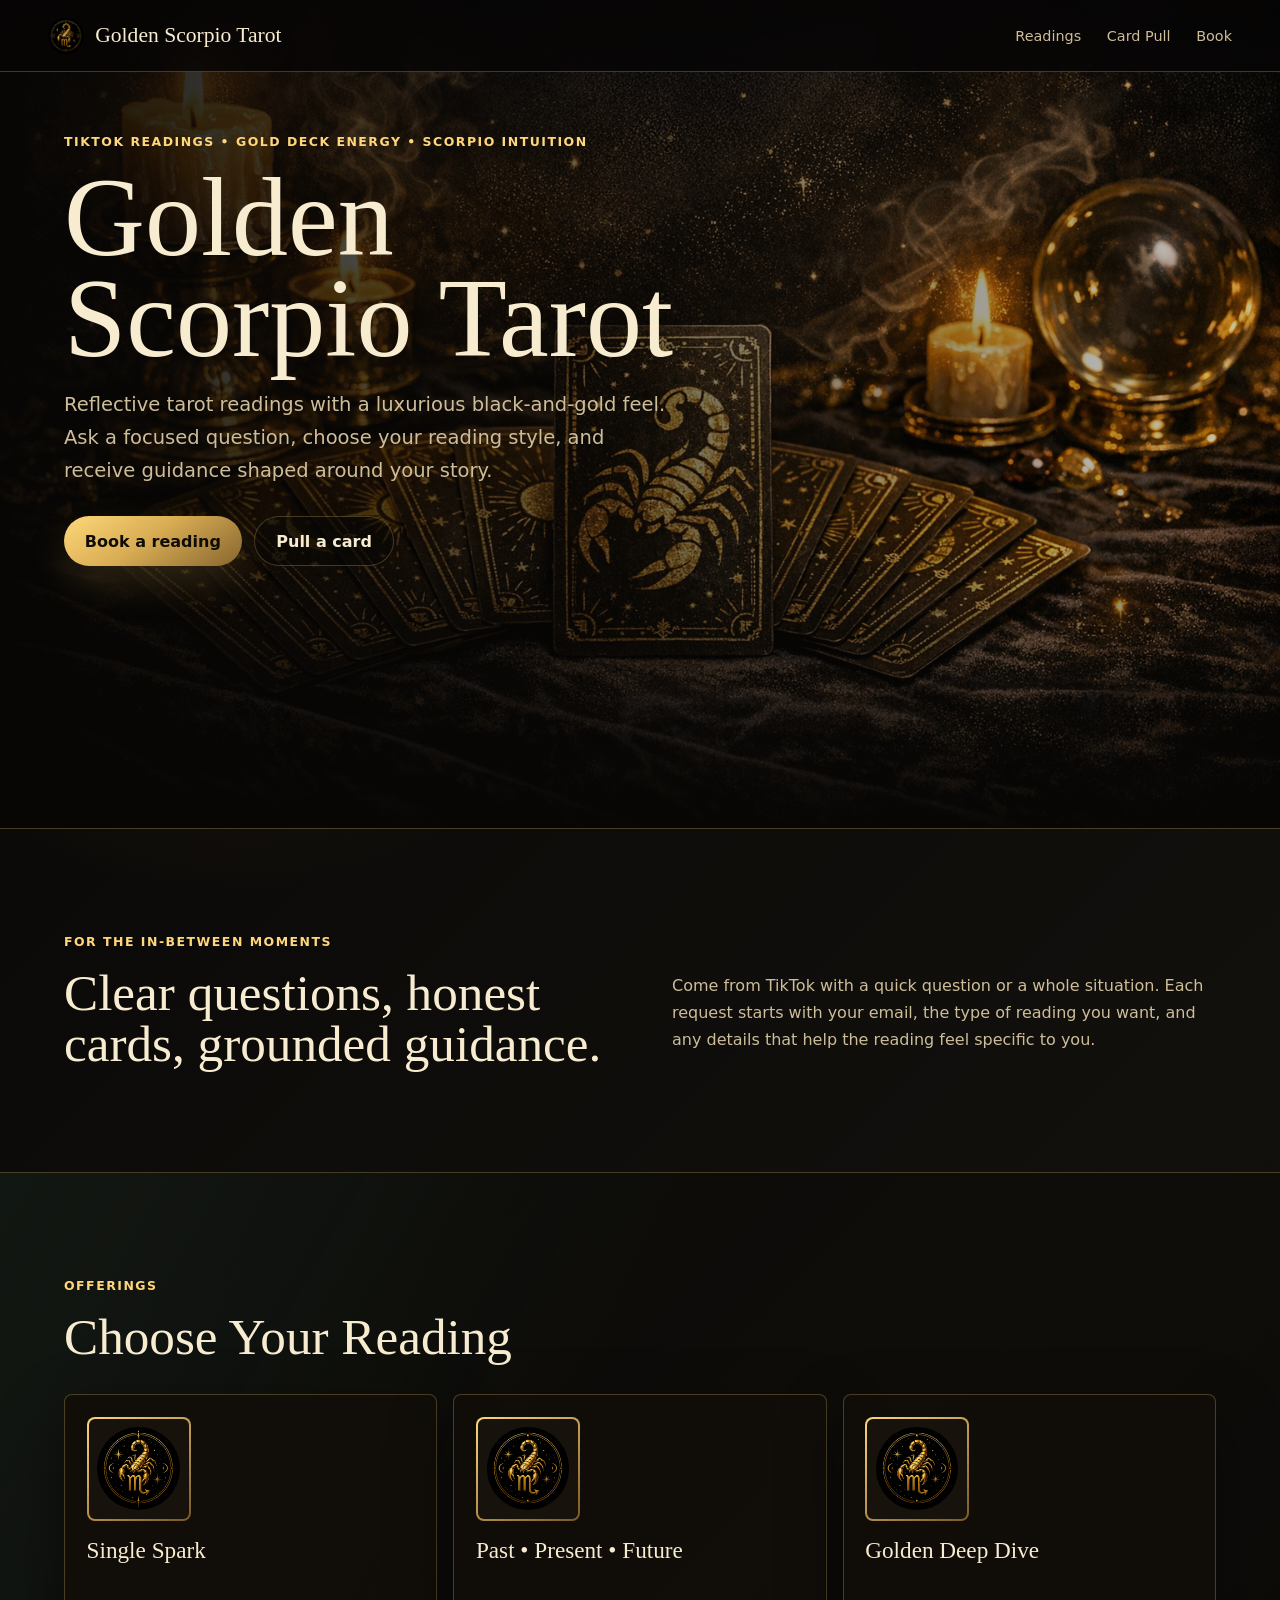
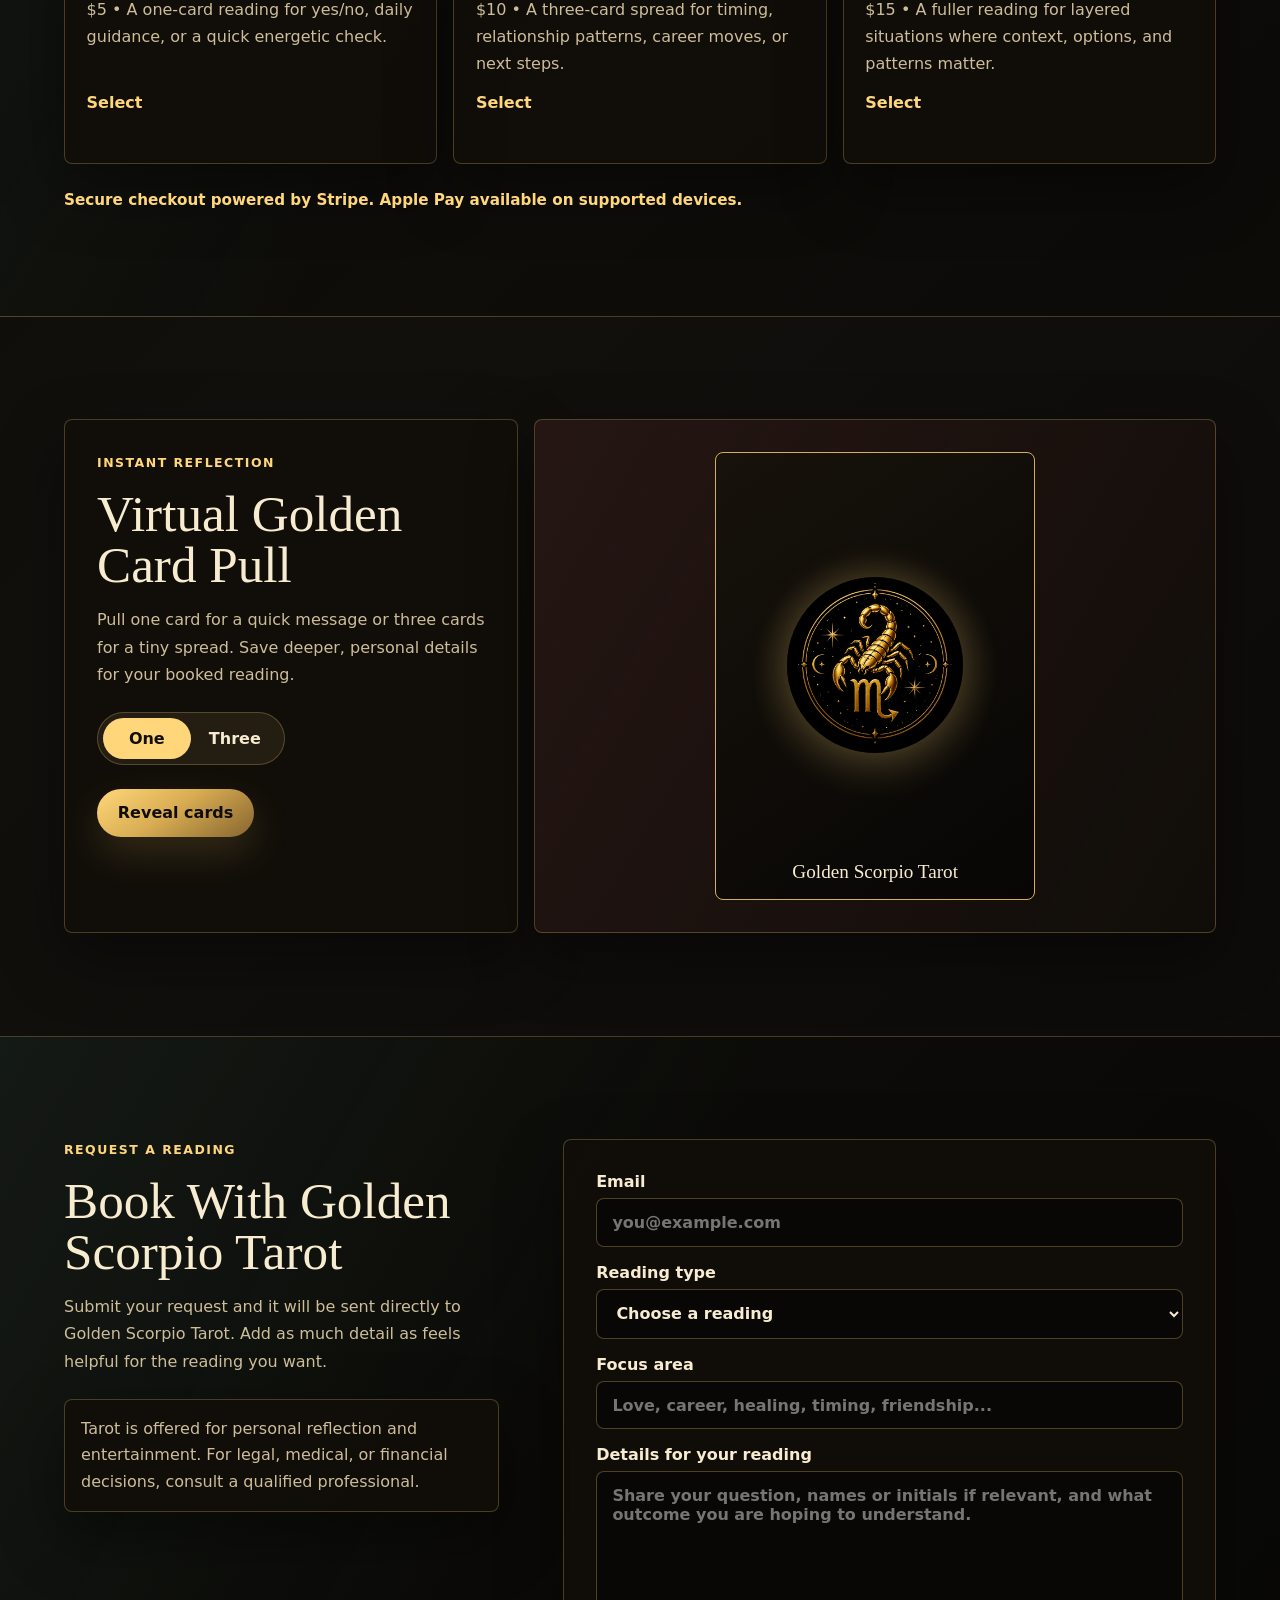
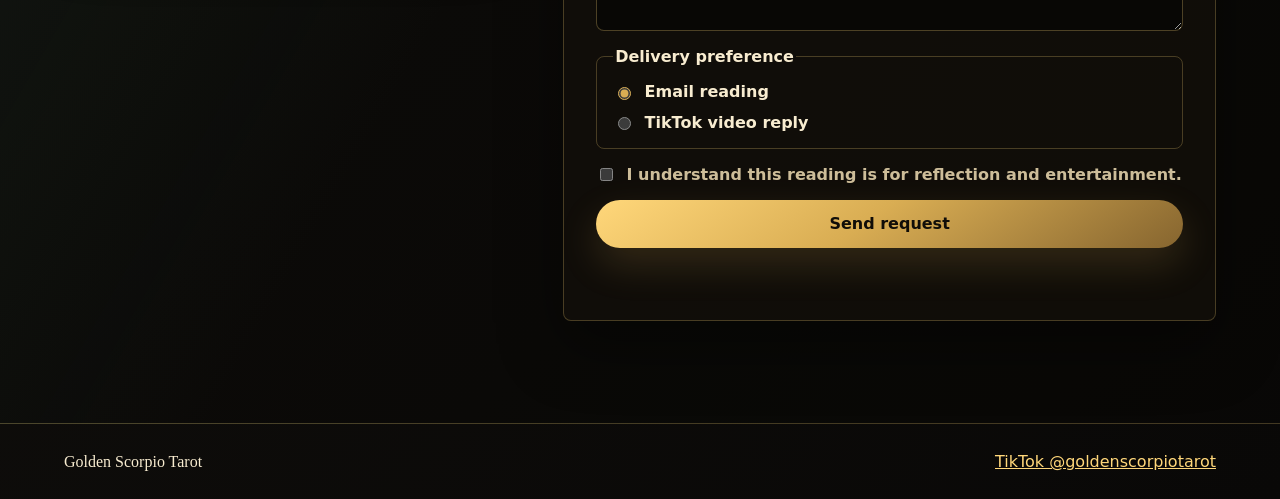
==== index.html @ 315a725a "Fix mobile reading card spacing" ====
<!doctype html>
<html lang="en">
  <head>
    <meta charset="utf-8" />
    <meta name="viewport" content="width=device-width, initial-scale=1" />
    <title>Golden Scorpio Tarot</title>
    <meta
      name="description"
      content="Book golden tarot readings and pull a virtual tarot card with Golden Scorpio Tarot."
    />
    <link rel="preload" href="assets/golden-scorpio-hero.png" as="image" />
    <link rel="stylesheet" href="styles.css" />
  </head>
  <body>
    <header class="site-header" aria-label="Main navigation">
      <a class="brand" href="#top" aria-label="Golden Scorpio Tarot home">
        <span class="brand-mark" aria-hidden="true">
          <img src="assets/golden-scorpio-logo.png" alt="" />
        </span>
        <span>Golden Scorpio Tarot</span>
      </a>
      <nav>
        <a href="#readings">Readings</a>
        <a href="#virtual">Card Pull</a>
        <a href="#book">Book</a>
      </nav>
    </header>

    <main id="top">
      <section class="hero" aria-labelledby="hero-title">
        <img
          class="hero-image"
          src="assets/golden-scorpio-hero.png"
          alt="Golden tarot cards on a dark velvet table with candles and stars"
        />
        <div class="hero-shade" aria-hidden="true"></div>
        <div class="hero-content">
          <p class="eyebrow">TikTok readings • gold deck energy • Scorpio intuition</p>
          <h1 id="hero-title">Golden Scorpio Tarot</h1>
          <p>
            Reflective tarot readings with a luxurious black-and-gold feel. Ask a focused
            question, choose your reading style, and receive guidance shaped around your story.
          </p>
          <div class="hero-actions">
            <a class="button primary" href="#book">Book a reading</a>
            <a class="button ghost" href="#virtual">Pull a card</a>
          </div>
        </div>
      </section>

      <section class="intro" aria-label="Reading promise">
        <div>
          <p class="section-kicker">For the in-between moments</p>
          <h2>Clear questions, honest cards, grounded guidance.</h2>
        </div>
        <p>
          Come from TikTok with a quick question or a whole situation. Each request starts with
          your email, the type of reading you want, and any details that help the reading feel
          specific to you.
        </p>
      </section>

      <section class="band" id="readings" aria-labelledby="readings-title">
        <div class="section-heading">
          <p class="section-kicker">Offerings</p>
          <h2 id="readings-title">Choose Your Reading</h2>
        </div>
        <div class="reading-grid">
          <article class="reading-card">
            <div class="mini-card" aria-hidden="true">
              <img src="assets/golden-scorpio-logo.png" alt="" />
            </div>
            <h3>Single Spark</h3>
            <p>$5 • A one-card reading for yes/no, daily guidance, or a quick energetic check.</p>
            <a class="text-button payment-link" data-stripe-link="singleSpark" href="#">Select</a>
          </article>
          <article class="reading-card">
            <div class="mini-card" aria-hidden="true">
              <img src="assets/golden-scorpio-logo.png" alt="" />
            </div>
            <h3>Past • Present • Future</h3>
            <p>$10 • A three-card spread for timing, relationship patterns, career moves, or next steps.</p>
            <a class="text-button payment-link" data-stripe-link="pastPresentFuture" href="#">Select</a>
          </article>
          <article class="reading-card">
            <div class="mini-card" aria-hidden="true">
              <img src="assets/golden-scorpio-logo.png" alt="" />
            </div>
            <h3>Golden Deep Dive</h3>
            <p>$15 • A fuller reading for layered situations where context, options, and patterns matter.</p>
            <a class="text-button payment-link" data-stripe-link="goldenDeepDive" href="#">Select</a>
          </article>
        </div>
        <p class="payment-note">
          Secure checkout powered by Stripe. Apple Pay available on supported devices.
        </p>
      </section>

      <section class="split" id="virtual" aria-labelledby="virtual-title">
        <div class="copy-panel">
          <p class="section-kicker">Instant reflection</p>
          <h2 id="virtual-title">Virtual Golden Card Pull</h2>
          <p>
            Pull one card for a quick message or three cards for a tiny spread. Save deeper,
            personal details for your booked reading.
          </p>
          <div class="segmented" role="radiogroup" aria-label="Spread size">
            <label>
              <input type="radio" name="spread" value="1" checked />
              <span>One</span>
            </label>
            <label>
              <input type="radio" name="spread" value="3" />
              <span>Three</span>
            </label>
          </div>
          <button class="button primary" id="pullCards" type="button">Reveal cards</button>
        </div>
        <div class="virtual-table" aria-live="polite">
          <div class="pulled-cards" id="cardResults">
            <article class="tarot-back">
              <img
                class="card-logo"
                src="assets/golden-scorpio-logo.png"
                alt="Golden Scorpio Tarot logo"
              />
              <strong>Golden Scorpio Tarot</strong>
            </article>
          </div>
        </div>
      </section>

      <section class="band booking-band" id="book" aria-labelledby="book-title">
        <div class="booking-layout">
          <div class="section-heading sticky-copy">
            <p class="section-kicker">Request a reading</p>
            <h2 id="book-title">Book With Golden Scorpio Tarot</h2>
            <p>
              Submit your request and it will be sent directly to Golden Scorpio Tarot. Add as much
              detail as feels helpful for the reading you want.
            </p>
            <div class="trust-note">
              Tarot is offered for personal reflection and entertainment. For legal, medical, or
              financial decisions, consult a qualified professional.
            </div>
          </div>

          <form
            class="booking-form"
            id="bookingForm"
            action="https://formspree.io/f/mnjlgjqq"
            method="POST"
          >
            <input type="hidden" name="_subject" value="New Golden Scorpio Tarot request" />
            <label>
              Email
              <input name="email" type="email" placeholder="you@example.com" required />
            </label>
            <label>
              Reading type
              <select name="reading" id="readingSelect" required>
                <option value="">Choose a reading</option>
                <option>Single Spark</option>
                <option>Past • Present • Future</option>
                <option>Golden Deep Dive</option>
              </select>
            </label>
            <label>
              Focus area
              <input
                name="focus"
                type="text"
                placeholder="Love, career, healing, timing, friendship..."
              />
            </label>
            <label>
              Details for your reading
              <textarea
                name="details"
                rows="6"
                placeholder="Share your question, names or initials if relevant, and what outcome you are hoping to understand."
              ></textarea>
            </label>
            <fieldset>
              <legend>Delivery preference</legend>
              <label class="inline-option">
                <input type="radio" name="delivery" value="Email reading" checked />
                Email reading
              </label>
              <label class="inline-option">
                <input type="radio" name="delivery" value="TikTok video reply" />
                TikTok video reply
              </label>
            </fieldset>
            <label class="inline-option consent">
              <input name="consent" type="checkbox" required />
              I understand this reading is for reflection and entertainment.
            </label>
            <button class="button primary full" type="submit">Send request</button>
            <p class="form-status" id="formStatus" role="status"></p>
          </form>
        </div>
      </section>
    </main>

    <footer>
      <p>Golden Scorpio Tarot</p>
      <a href="https://www.tiktok.com/@goldenscorpiotarot">TikTok @goldenscorpiotarot</a>
    </footer>

    <script src="script.js"></script>
  </body>
</html>
---- styles.css ----
:root {
  color-scheme: dark;
  --black: #070605;
  --ink: #11100d;
  --panel: rgba(18, 15, 10, 0.86);
  --gold: #d9ad53;
  --bright-gold: #ffd77a;
  --muted-gold: #9c7b3d;
  --ivory: #f8ecd0;
  --soft: #cdbd99;
  --rose: #6f3437;
  --green: #263c32;
  --line: rgba(255, 215, 122, 0.24);
  --shadow: rgba(0, 0, 0, 0.42);
  font-family:
    Inter, ui-sans-serif, system-ui, -apple-system, BlinkMacSystemFont, "Segoe UI", sans-serif;
}

* {
  box-sizing: border-box;
}

html {
  scroll-behavior: smooth;
}

body {
  margin: 0;
  background:
    radial-gradient(circle at 18% 12%, rgba(217, 173, 83, 0.16), transparent 28rem),
    linear-gradient(135deg, #070605 0%, #12100d 46%, #090807 100%);
  color: var(--ivory);
}

a {
  color: inherit;
}

.site-header {
  align-items: center;
  background: rgba(7, 6, 5, 0.82);
  border-bottom: 1px solid var(--line);
  display: flex;
  gap: 1rem;
  justify-content: space-between;
  left: 0;
  min-height: 4.5rem;
  padding: 0.85rem clamp(1rem, 4vw, 3rem);
  position: fixed;
  right: 0;
  top: 0;
  z-index: 10;
  backdrop-filter: blur(18px);
}

.brand {
  align-items: center;
  display: inline-flex;
  font-family: Georgia, "Times New Roman", serif;
  font-size: clamp(1rem, 2vw, 1.35rem);
  gap: 0.7rem;
  letter-spacing: 0;
  text-decoration: none;
}

.brand-mark {
  align-items: center;
  background: #020201;
  border-radius: 50%;
  color: #120f09;
  display: inline-flex;
  font-family: Georgia, "Times New Roman", serif;
  font-weight: 700;
  height: 2.25rem;
  justify-content: center;
  overflow: hidden;
  width: 2.25rem;
}

.brand-mark img {
  height: 100%;
  object-fit: cover;
  width: 100%;
}

nav {
  display: flex;
  gap: clamp(0.65rem, 2vw, 1.6rem);
  font-size: 0.9rem;
}

nav a {
  color: var(--soft);
  text-decoration: none;
}

nav a:hover {
  color: var(--bright-gold);
}

.hero {
  min-height: 92vh;
  overflow: hidden;
  padding: 8.2rem clamp(1rem, 5vw, 5rem) 4rem;
  position: relative;
}

.hero-image,
.hero-shade {
  height: 100%;
  inset: 0;
  position: absolute;
  width: 100%;
}

.hero-image {
  object-fit: cover;
}

.hero-shade {
  background:
    linear-gradient(90deg, rgba(7, 6, 5, 0.94) 0%, rgba(7, 6, 5, 0.64) 42%, rgba(7, 6, 5, 0.2) 100%),
    linear-gradient(0deg, rgba(7, 6, 5, 0.95) 0%, transparent 34%);
}

.hero-content {
  max-width: 42rem;
  position: relative;
  z-index: 1;
}

.eyebrow,
.section-kicker {
  color: var(--bright-gold);
  font-size: 0.78rem;
  font-weight: 800;
  letter-spacing: 0.12em;
  margin: 0 0 0.9rem;
  text-transform: uppercase;
}

h1,
h2,
h3 {
  font-family: Georgia, "Times New Roman", serif;
  font-weight: 500;
  letter-spacing: 0;
  margin: 0;
}

h1 {
  font-size: clamp(3.2rem, 9vw, 7rem);
  line-height: 0.9;
  max-width: 11ch;
}

h2 {
  font-size: clamp(2rem, 4vw, 4rem);
  line-height: 1;
}

h3 {
  font-size: 1.45rem;
}

p {
  color: var(--soft);
  line-height: 1.7;
}

.hero-content p:not(.eyebrow) {
  font-size: clamp(1rem, 2vw, 1.22rem);
  max-width: 38rem;
}

.hero-actions,
.segmented,
.reading-grid {
  display: flex;
}

.hero-actions {
  flex-wrap: wrap;
  gap: 0.8rem;
  margin-top: 1.8rem;
}

.button,
.text-button {
  border: 0;
  cursor: pointer;
  font: inherit;
  min-height: 3rem;
}

.button {
  align-items: center;
  border-radius: 999px;
  display: inline-flex;
  font-weight: 800;
  justify-content: center;
  padding: 0.9rem 1.3rem;
  text-decoration: none;
}

.button.primary {
  background: linear-gradient(145deg, var(--bright-gold), var(--gold) 46%, #86652f);
  color: #100d08;
  box-shadow: 0 1rem 2.4rem rgba(217, 173, 83, 0.18);
}

.button.ghost {
  border: 1px solid var(--line);
  color: var(--ivory);
  background: rgba(7, 6, 5, 0.5);
}

.button.full {
  width: 100%;
}

.intro,
.band,
.split {
  padding: clamp(3rem, 8vw, 6.5rem) clamp(1rem, 5vw, 5rem);
}

.intro {
  align-items: end;
  border-top: 1px solid var(--line);
  display: grid;
  gap: 2rem;
  grid-template-columns: minmax(0, 1fr) minmax(18rem, 34rem);
}

.band {
  background:
    linear-gradient(120deg, rgba(38, 60, 50, 0.28), transparent 42%),
    rgba(7, 6, 5, 0.34);
  border-block: 1px solid var(--line);
}

.section-heading {
  margin-bottom: 2rem;
  max-width: 43rem;
}

.reading-grid {
  gap: 1rem;
  display: grid;
  grid-template-columns: repeat(3, minmax(0, 1fr));
}

.reading-card,
.booking-form,
.copy-panel,
.virtual-table,
.trust-note {
  background: var(--panel);
  border: 1px solid var(--line);
  box-shadow: 0 1.5rem 4rem var(--shadow);
}

.reading-card {
  border-radius: 8px;
  display: flex;
  flex-direction: column;
  gap: 1rem;
  min-height: 22rem;
  padding: 1.35rem;
}

.reading-card h3,
.reading-card p {
  margin-bottom: 0;
}

.mini-card {
  align-items: center;
  aspect-ratio: 1;
  background:
    radial-gradient(circle at center, rgba(255, 215, 122, 0.18), transparent 58%),
    linear-gradient(#17120b, #17120b) padding-box,
    linear-gradient(145deg, var(--bright-gold), #7b5728) border-box;
  border: 2px solid transparent;
  border-radius: 8px;
  display: flex;
  justify-content: center;
  justify-self: center;
  max-width: 6.5rem;
  overflow: hidden;
  padding: 0.55rem;
}

.mini-card img {
  border-radius: 50%;
  display: block;
  height: 100%;
  object-fit: cover;
  width: 100%;
}

.text-button {
  background: transparent;
  color: var(--bright-gold);
  display: inline-flex;
  font-weight: 800;
  margin-top: auto;
  padding: 0;
  text-decoration: none;
}

.payment-note {
  color: var(--bright-gold);
  font-size: 0.95rem;
  font-weight: 700;
  margin: 1.5rem 0 0;
}

.split {
  align-items: stretch;
  display: grid;
  gap: 1rem;
  grid-template-columns: minmax(18rem, 0.8fr) minmax(20rem, 1.2fr);
}

.copy-panel,
.virtual-table {
  border-radius: 8px;
  padding: clamp(1.25rem, 3vw, 2rem);
}

.segmented {
  background: rgba(255, 215, 122, 0.08);
  border: 1px solid var(--line);
  border-radius: 999px;
  margin: 1.5rem 0;
  padding: 0.3rem;
  width: fit-content;
}

.segmented label {
  cursor: pointer;
}

.segmented input {
  clip: rect(0 0 0 0);
  height: 1px;
  overflow: hidden;
  position: absolute;
  width: 1px;
}

.segmented span {
  border-radius: 999px;
  display: block;
  font-weight: 800;
  min-width: 5.5rem;
  padding: 0.7rem 1rem;
  text-align: center;
}

.segmented input:checked + span {
  background: var(--bright-gold);
  color: #120f09;
}

.virtual-table {
  background:
    linear-gradient(120deg, rgba(111, 52, 55, 0.22), transparent),
    var(--panel);
  min-height: 26rem;
}

.pulled-cards {
  align-items: stretch;
  display: grid;
  gap: 1rem;
  grid-template-columns: repeat(auto-fit, minmax(10rem, 1fr));
  height: 100%;
  justify-items: center;
}

.tarot-result,
.tarot-back {
  aspect-ratio: 5 / 7;
  border-radius: 8px;
  display: flex;
  flex-direction: column;
  justify-content: space-between;
  min-height: 18rem;
  padding: 1rem;
}

.tarot-back {
  align-items: center;
  background:
    radial-gradient(circle at center, rgba(255, 215, 122, 0.24), transparent 45%),
    linear-gradient(145deg, #17120b, #070605);
  border: 1px solid var(--gold);
  color: var(--bright-gold);
  display: grid;
  grid-template-rows: 1fr auto 1fr auto;
  justify-items: center;
  max-width: 20rem;
  text-align: center;
  width: 100%;
}

.card-logo {
  border-radius: 50%;
  box-shadow: 0 0 2.4rem rgba(255, 215, 122, 0.24);
  display: block;
  grid-row: 2;
  margin: 0;
  max-width: min(11rem, 78%);
  width: 100%;
}

.tarot-back strong {
  color: var(--ivory);
  font-family: Georgia, "Times New Roman", serif;
  font-size: 1.2rem;
  font-weight: 500;
  grid-row: 4;
}

.tarot-result {
  background:
    linear-gradient(#15100a, #0b0907) padding-box,
    linear-gradient(145deg, var(--bright-gold), #5d421d) border-box;
  border: 2px solid transparent;
  max-width: 20rem;
  width: 100%;
}

.tarot-result small {
  color: var(--gold);
  font-weight: 800;
  text-transform: uppercase;
}

.tarot-result strong {
  color: var(--ivory);
  font-family: Georgia, "Times New Roman", serif;
  font-size: 1.55rem;
  font-weight: 500;
}

.booking-layout {
  display: grid;
  gap: clamp(1.5rem, 5vw, 4rem);
  grid-template-columns: minmax(18rem, 0.8fr) minmax(20rem, 1.2fr);
}

.sticky-copy {
  align-self: start;
  position: sticky;
  top: 6rem;
}

.trust-note {
  border-radius: 8px;
  color: var(--soft);
  line-height: 1.65;
  margin-top: 1.5rem;
  padding: 1rem;
}

.booking-form {
  border-radius: 8px;
  display: grid;
  gap: 1rem;
  padding: clamp(1rem, 3vw, 2rem);
}

label,
legend {
  color: var(--ivory);
  display: grid;
  font-weight: 800;
  gap: 0.45rem;
}

input,
select,
textarea {
  background: rgba(7, 6, 5, 0.7);
  border: 1px solid rgba(255, 215, 122, 0.28);
  border-radius: 8px;
  color: var(--ivory);
  font: inherit;
  min-height: 3rem;
  padding: 0.85rem 0.95rem;
  width: 100%;
}

textarea {
  min-height: 10rem;
  resize: vertical;
}

input:focus,
select:focus,
textarea:focus,
.button:focus-visible,
.text-button:focus-visible {
  outline: 3px solid rgba(255, 215, 122, 0.35);
  outline-offset: 2px;
}

fieldset {
  border: 1px solid var(--line);
  border-radius: 8px;
  display: grid;
  gap: 0.7rem;
  margin: 0;
  padding: 1rem;
}

.inline-option {
  align-items: center;
  display: flex;
  font-weight: 700;
  gap: 0.65rem;
}

.inline-option input {
  accent-color: var(--gold);
  min-height: auto;
  width: auto;
}

.consent {
  color: var(--soft);
}

.form-status {
  margin: 0;
  min-height: 1.5rem;
}

footer {
  align-items: center;
  display: flex;
  justify-content: space-between;
  padding: 1.5rem clamp(1rem, 5vw, 5rem);
}

footer p {
  color: var(--ivory);
  font-family: Georgia, "Times New Roman", serif;
  margin: 0;
}

footer a {
  color: var(--bright-gold);
}

@media (max-width: 800px) {
  .site-header,
  footer {
    align-items: flex-start;
    flex-direction: column;
  }

  .hero {
    min-height: 86vh;
  }

  .intro,
  .split,
  .booking-layout {
    grid-template-columns: 1fr;
  }

  .reading-grid {
    grid-template-columns: 1fr;
  }

  .reading-card {
    align-items: center;
    justify-items: center;
    text-align: center;
  }

  .sticky-copy {
    position: static;
  }
}

@media (max-width: 520px) {
  nav {
    width: 100%;
    justify-content: space-between;
  }

  .hero {
    padding-top: 9.8rem;
  }

  .hero-actions .button {
    width: 100%;
  }
}
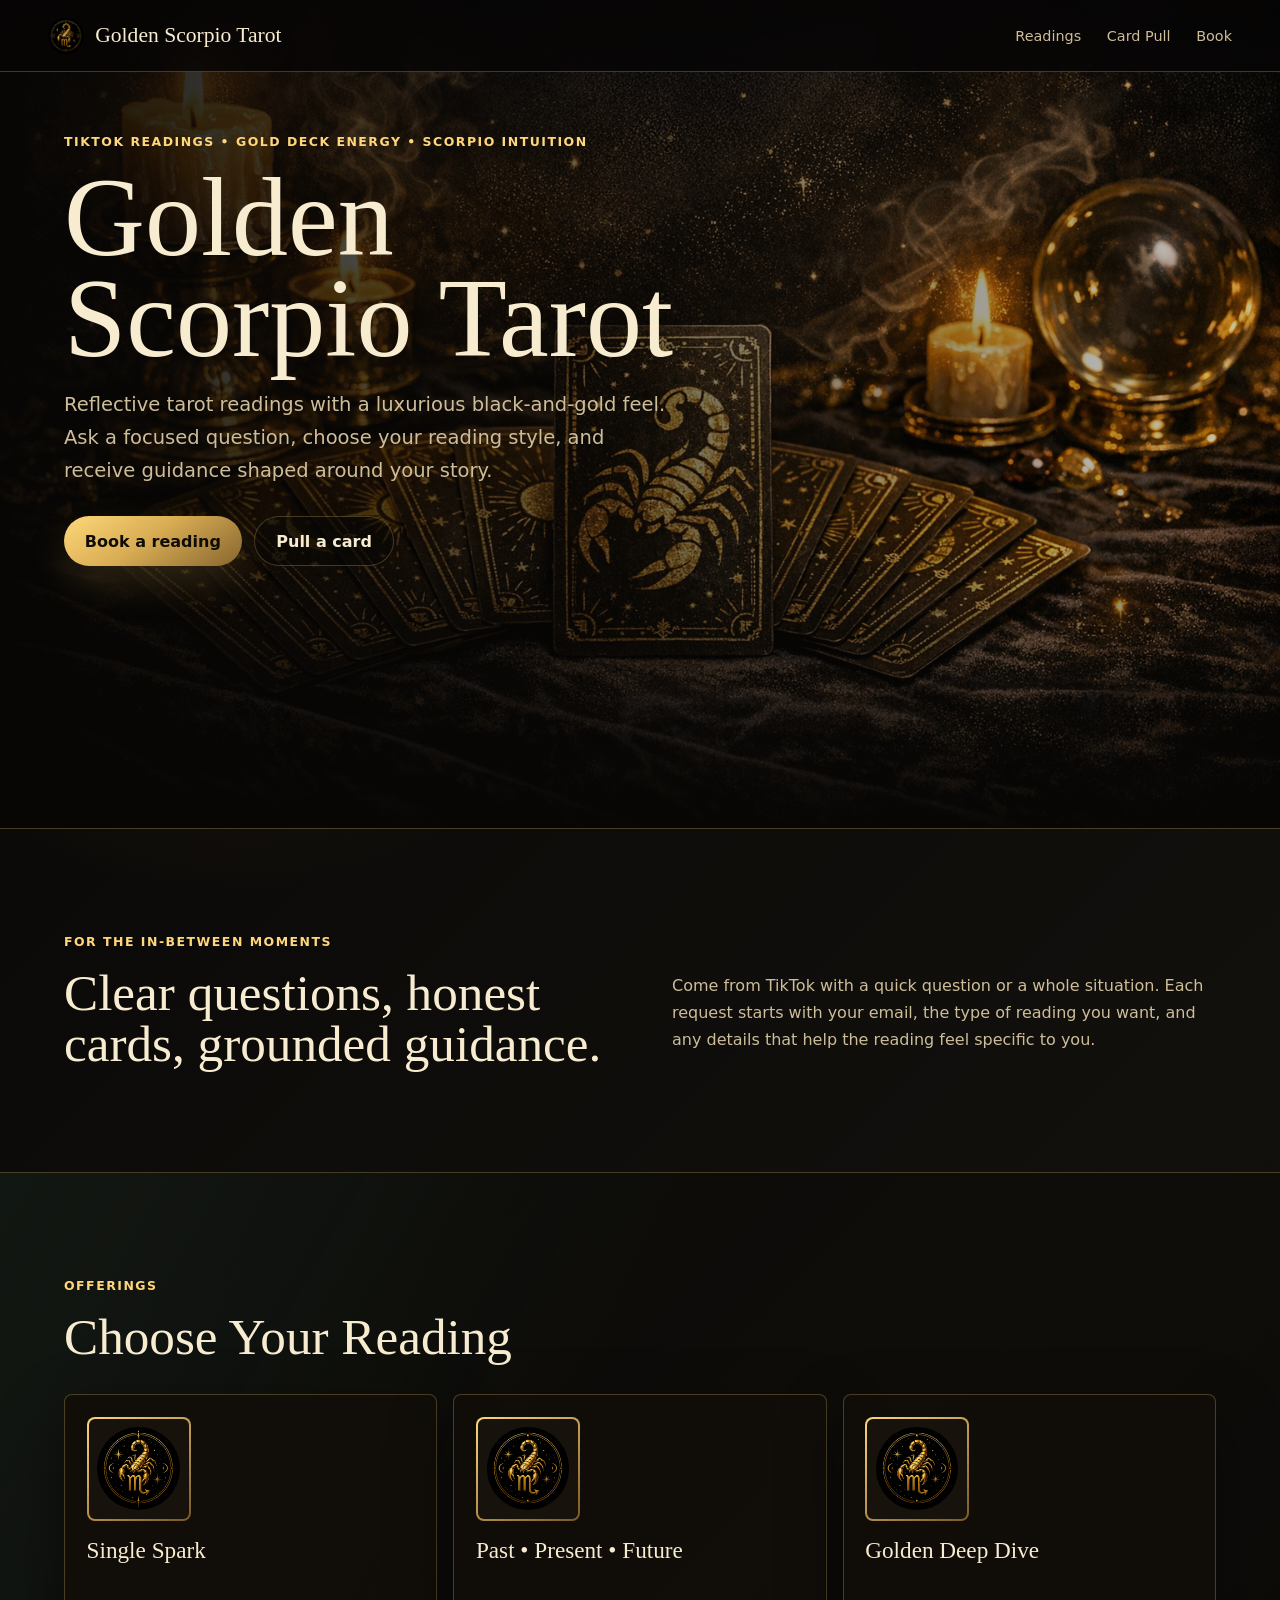
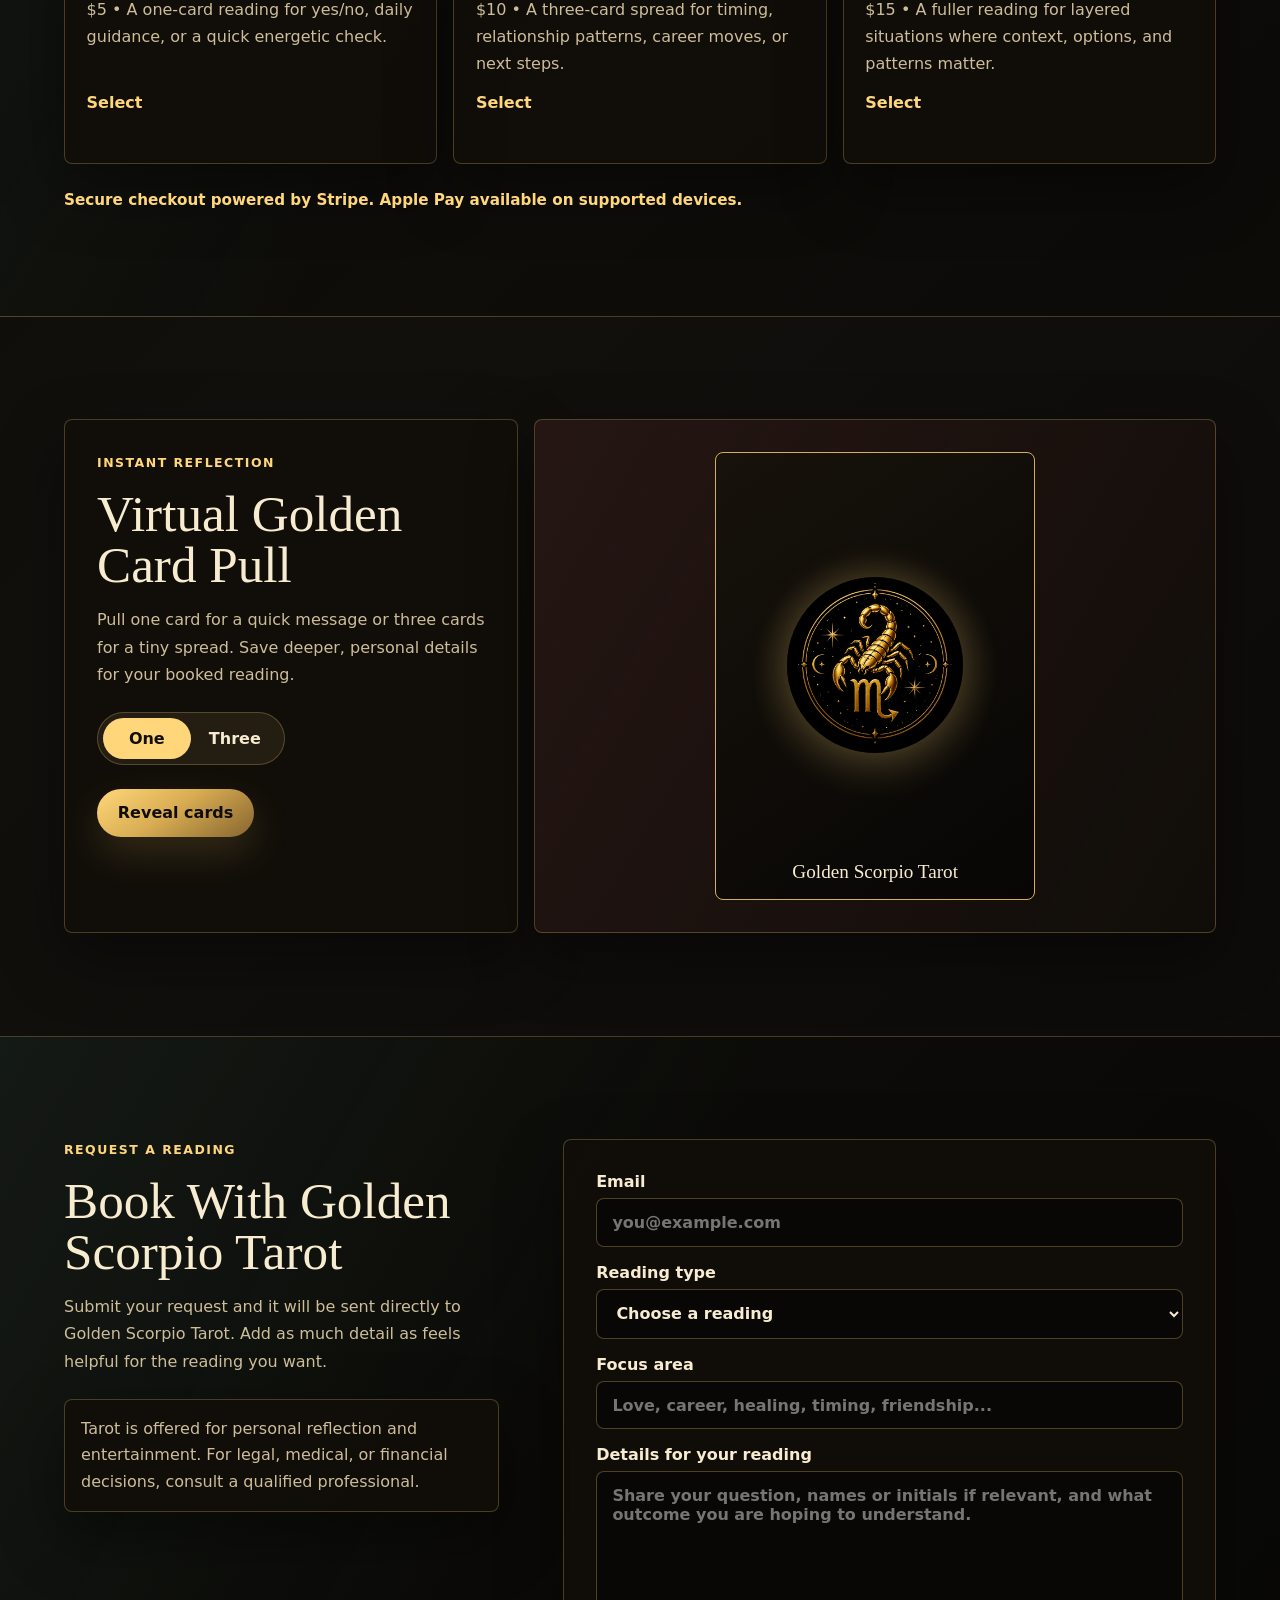
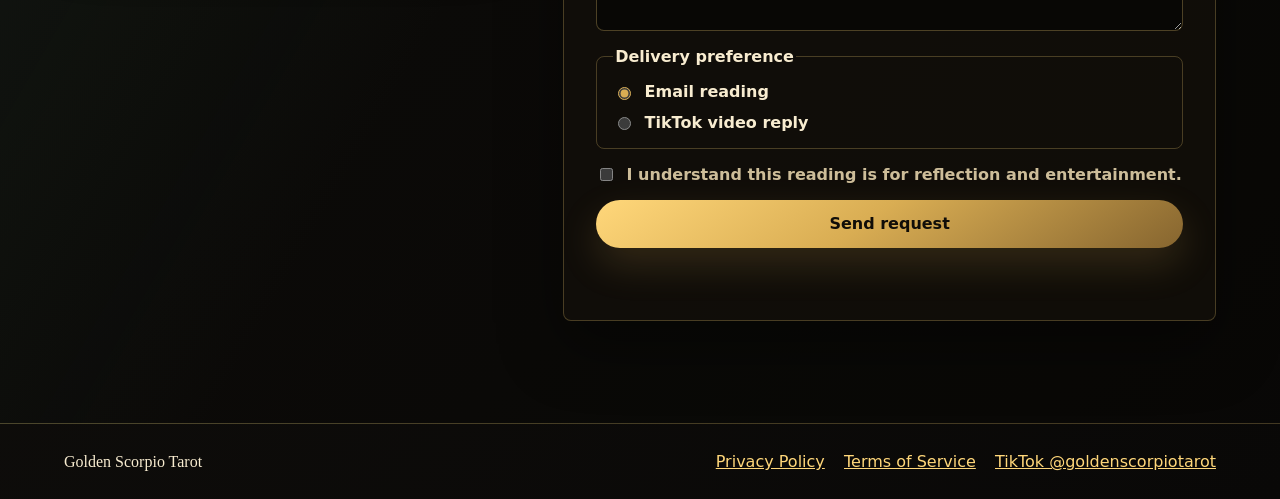
==== commit 6de50a53: "Add privacy policy and terms pages" ====
--- a/index.html
+++ b/index.html
@@ -205,7 +205,11 @@
 
     <footer>
       <p>Golden Scorpio Tarot</p>
-      <a href="https://www.tiktok.com/@goldenscorpiotarot">TikTok @goldenscorpiotarot</a>
+      <div class="footer-links">
+        <a href="privacy.html">Privacy Policy</a>
+        <a href="terms.html">Terms of Service</a>
+        <a href="https://www.tiktok.com/@goldenscorpiotarot">TikTok @goldenscorpiotarot</a>
+      </div>
     </footer>
 
     <script src="script.js"></script>
--- a/styles.css
+++ b/styles.css
@@ -553,8 +553,51 @@
   margin: 0;
 }
 
+.footer-links {
+  align-items: center;
+  display: flex;
+  flex-wrap: wrap;
+  gap: 0.85rem 1.2rem;
+  justify-content: flex-end;
+}
+
 footer a {
   color: var(--bright-gold);
+}
+
+.policy-page {
+  padding-top: 6rem;
+}
+
+.policy-content {
+  margin: 0 auto;
+  max-width: 52rem;
+  padding: clamp(2rem, 5vw, 4rem) clamp(1rem, 5vw, 2rem);
+}
+
+.policy-content h1 {
+  margin-bottom: 1rem;
+}
+
+.policy-content h2 {
+  font-size: clamp(1.6rem, 4vw, 2.4rem);
+  margin: 2.2rem 0 0.8rem;
+}
+
+.policy-content p,
+.policy-content li {
+  color: var(--soft);
+  font-size: 1rem;
+  line-height: 1.8;
+}
+
+.policy-content ul {
+  padding-left: 1.2rem;
+}
+
+.policy-content .updated {
+  color: var(--bright-gold);
+  font-weight: 800;
 }
 
 @media (max-width: 800px) {
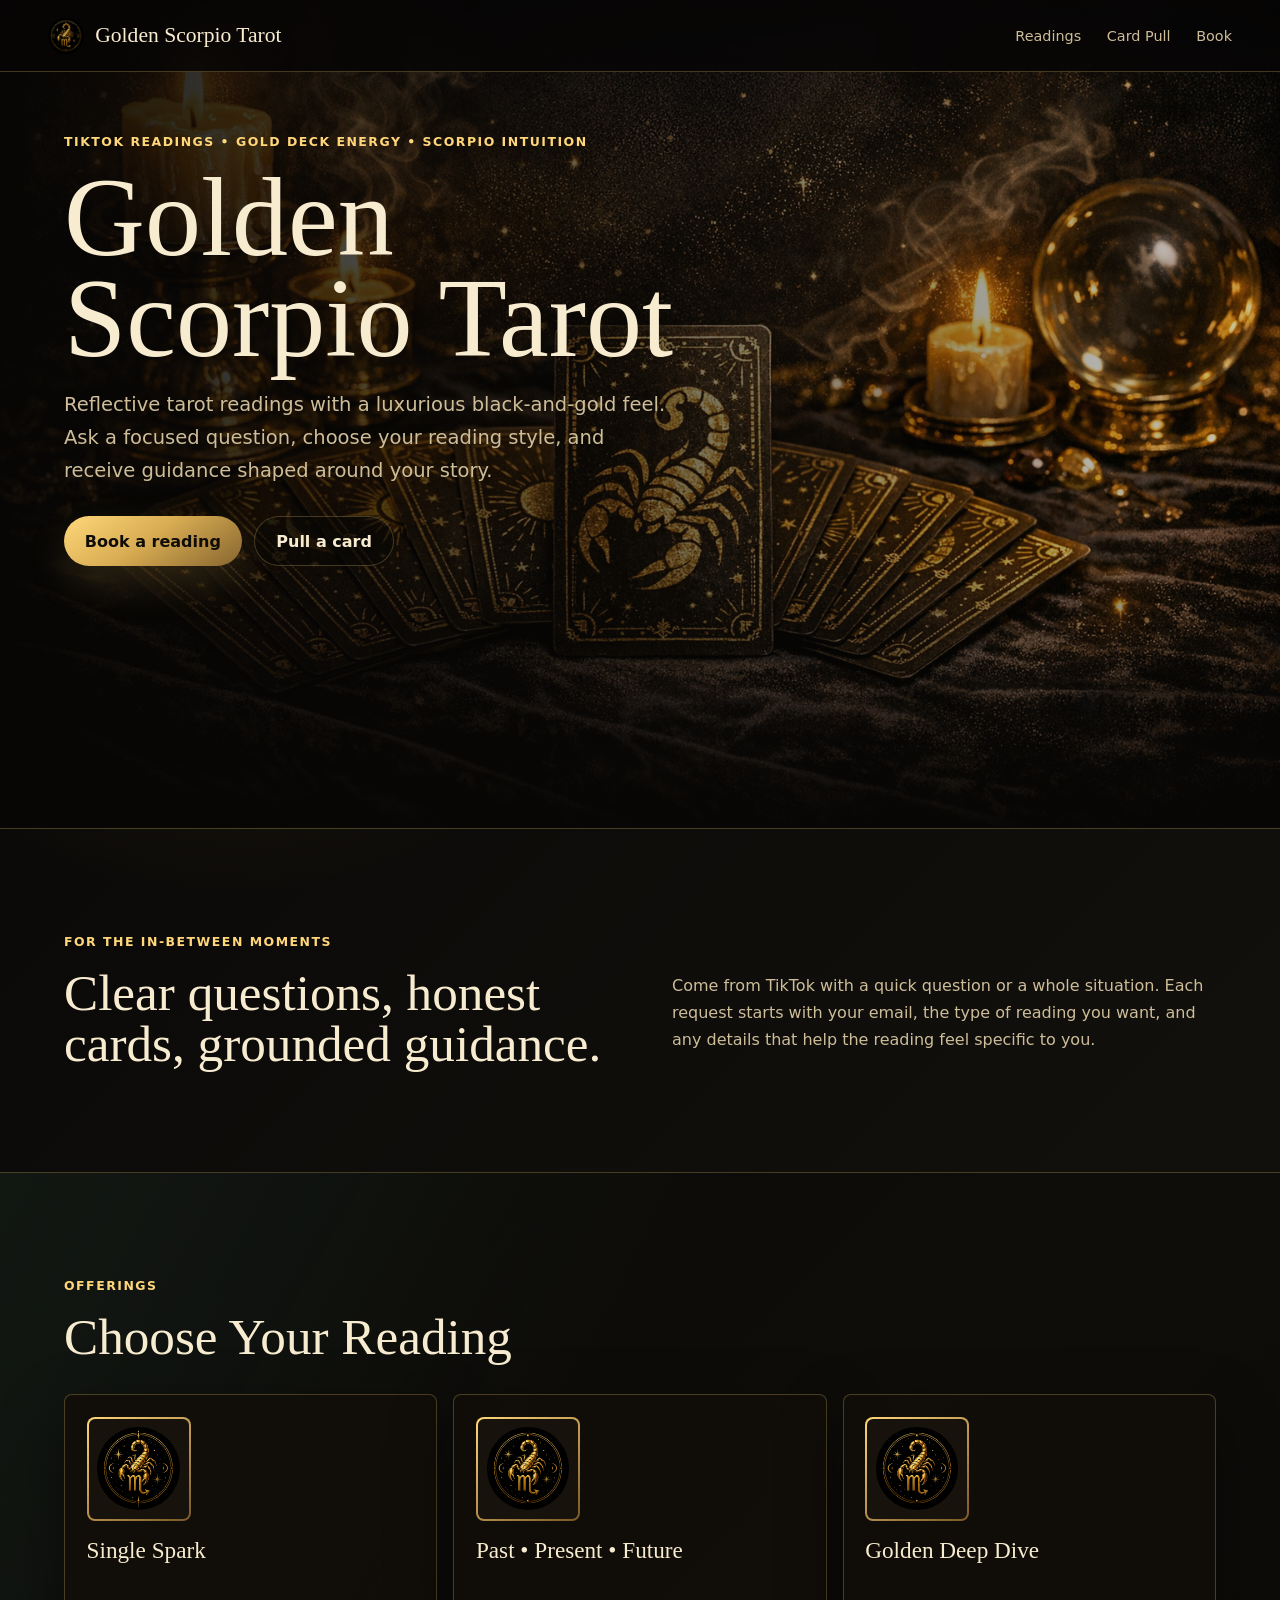
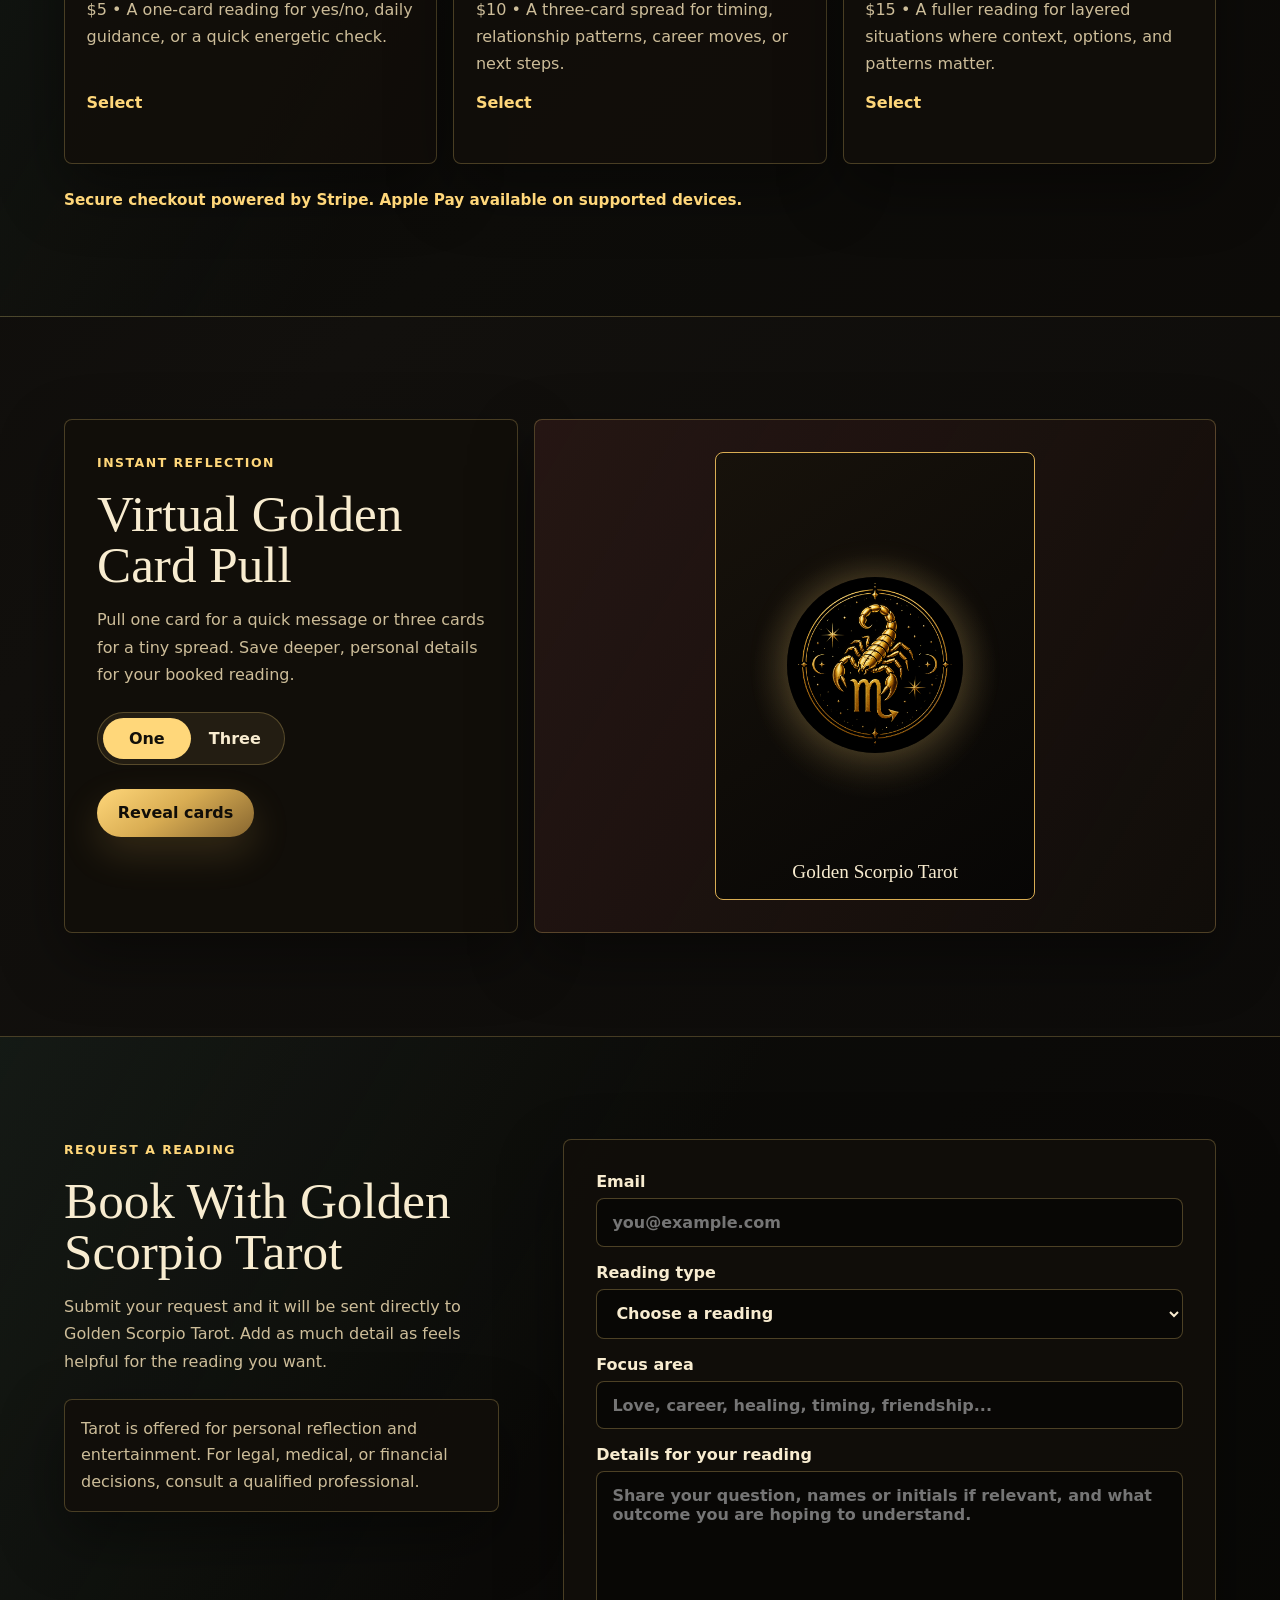
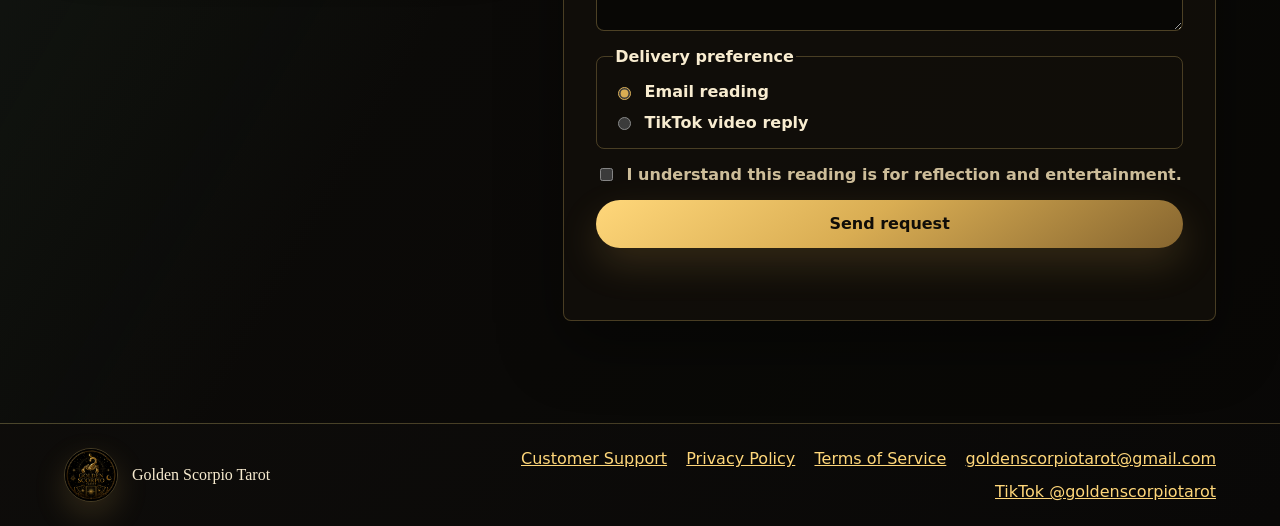
==== commit c5900fe4: "Add customer support page and footer logo" ====
--- a/index.html
+++ b/index.html
@@ -204,10 +204,15 @@
     </main>
 
     <footer>
-      <p>Golden Scorpio Tarot</p>
+      <a class="footer-brand" href="index.html#top" aria-label="Golden Scorpio Tarot home">
+        <img src="assets/golden-scorpio-tarot-footer.png" alt="Golden Scorpio Tarot logo" />
+        <span>Golden Scorpio Tarot</span>
+      </a>
       <div class="footer-links">
+        <a href="support.html">Customer Support</a>
         <a href="privacy.html">Privacy Policy</a>
         <a href="terms.html">Terms of Service</a>
+        <a href="mailto:goldenscorpiotarot@gmail.com">goldenscorpiotarot@gmail.com</a>
         <a href="https://www.tiktok.com/@goldenscorpiotarot">TikTok @goldenscorpiotarot</a>
       </div>
     </footer>
--- a/styles.css
+++ b/styles.css
@@ -543,14 +543,30 @@
 footer {
   align-items: center;
   display: flex;
+  gap: 1.5rem;
   justify-content: space-between;
   padding: 1.5rem clamp(1rem, 5vw, 5rem);
 }
 
-footer p {
+.footer-brand {
+  align-items: center;
   color: var(--ivory);
+  display: inline-flex;
   font-family: Georgia, "Times New Roman", serif;
-  margin: 0;
+  gap: 0.85rem;
+  min-width: fit-content;
+  text-decoration: none;
+}
+
+.footer-brand img {
+  aspect-ratio: 1;
+  border: 1px solid var(--line);
+  border-radius: 50%;
+  box-shadow: 0 0.8rem 2rem rgba(217, 173, 83, 0.18);
+  display: block;
+  height: 3.4rem;
+  object-fit: cover;
+  width: 3.4rem;
 }
 
 .footer-links {
@@ -600,6 +616,22 @@
   font-weight: 800;
 }
 
+.support-card {
+  background: var(--panel);
+  border: 1px solid var(--line);
+  border-radius: 8px;
+  box-shadow: 0 1.5rem 4rem var(--shadow);
+  margin: 2rem 0;
+  padding: 1.3rem;
+}
+
+.support-card a {
+  color: var(--bright-gold);
+  font-family: Georgia, "Times New Roman", serif;
+  font-size: clamp(1.4rem, 4vw, 2.1rem);
+  overflow-wrap: anywhere;
+}
+
 @media (max-width: 800px) {
   .site-header,
   footer {
@@ -627,6 +659,10 @@
     text-align: center;
   }
 
+  .footer-links {
+    justify-content: flex-start;
+  }
+
   .sticky-copy {
     position: static;
   }
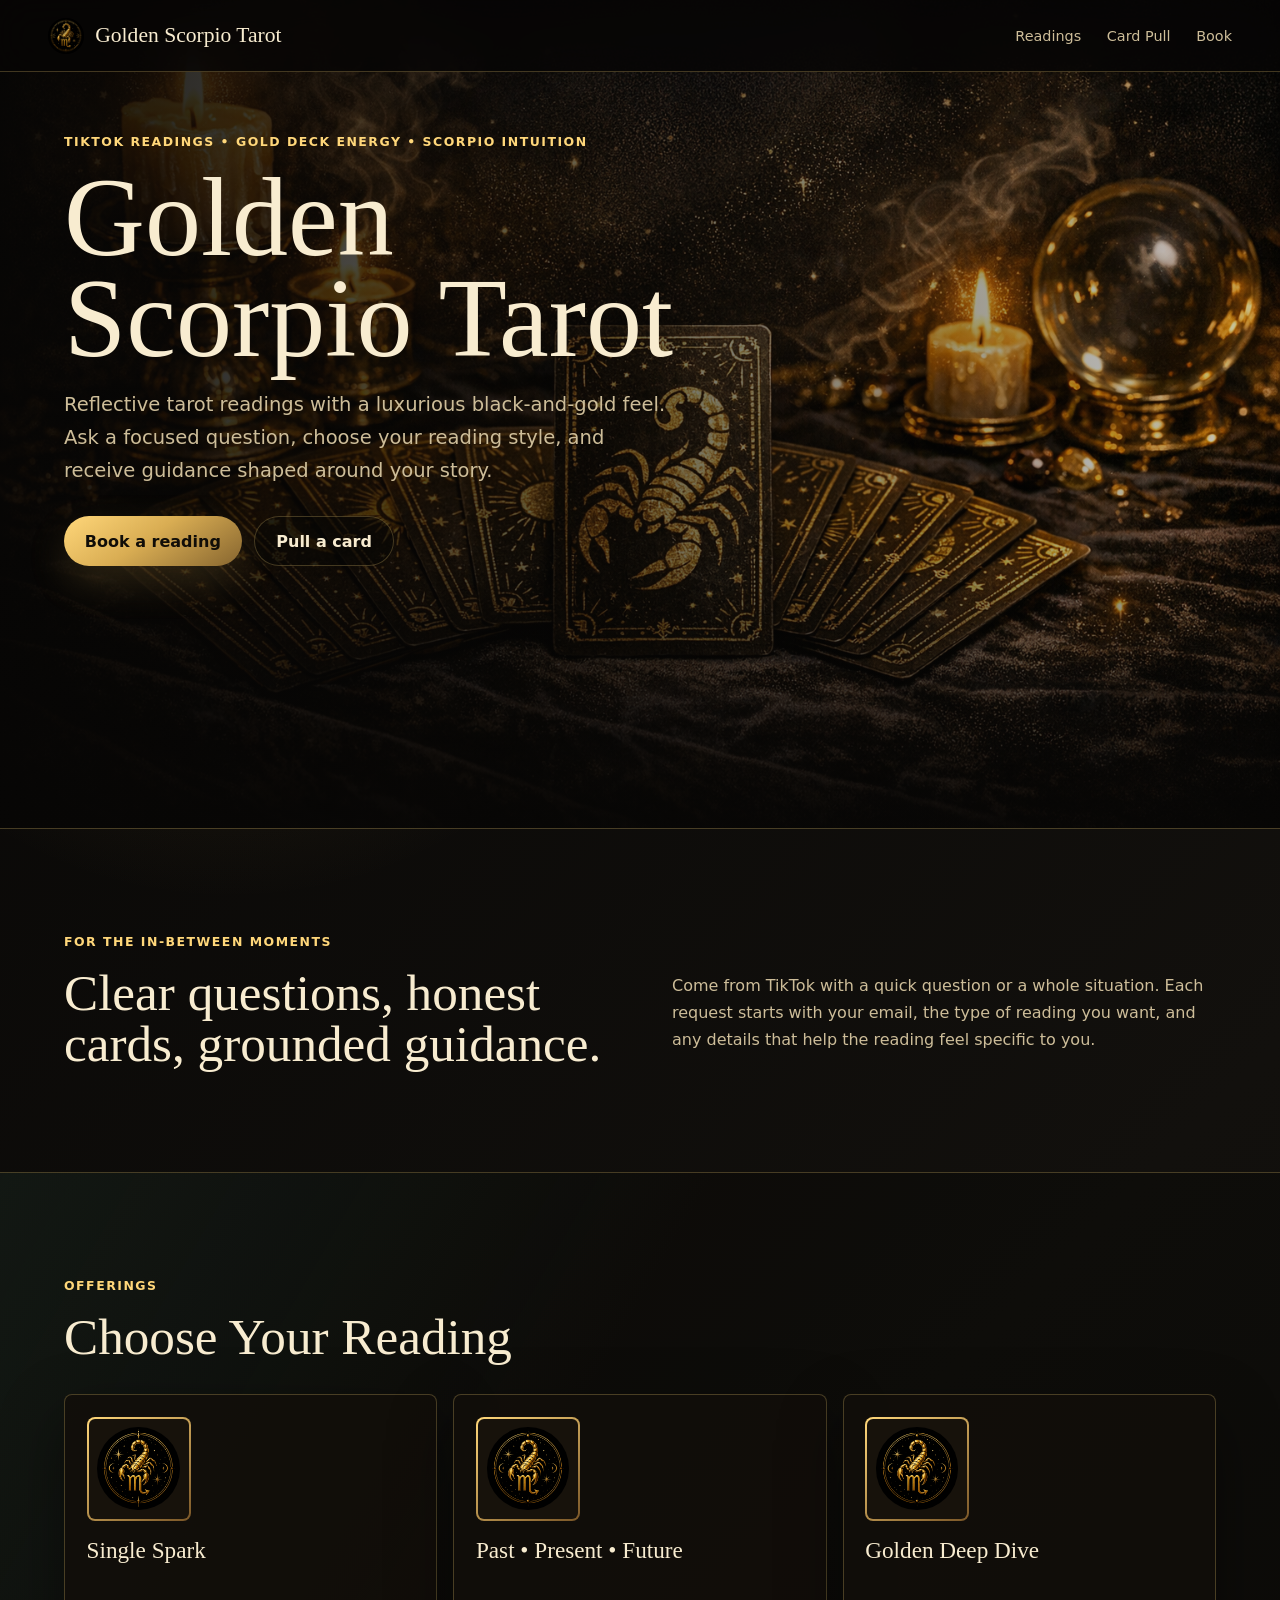
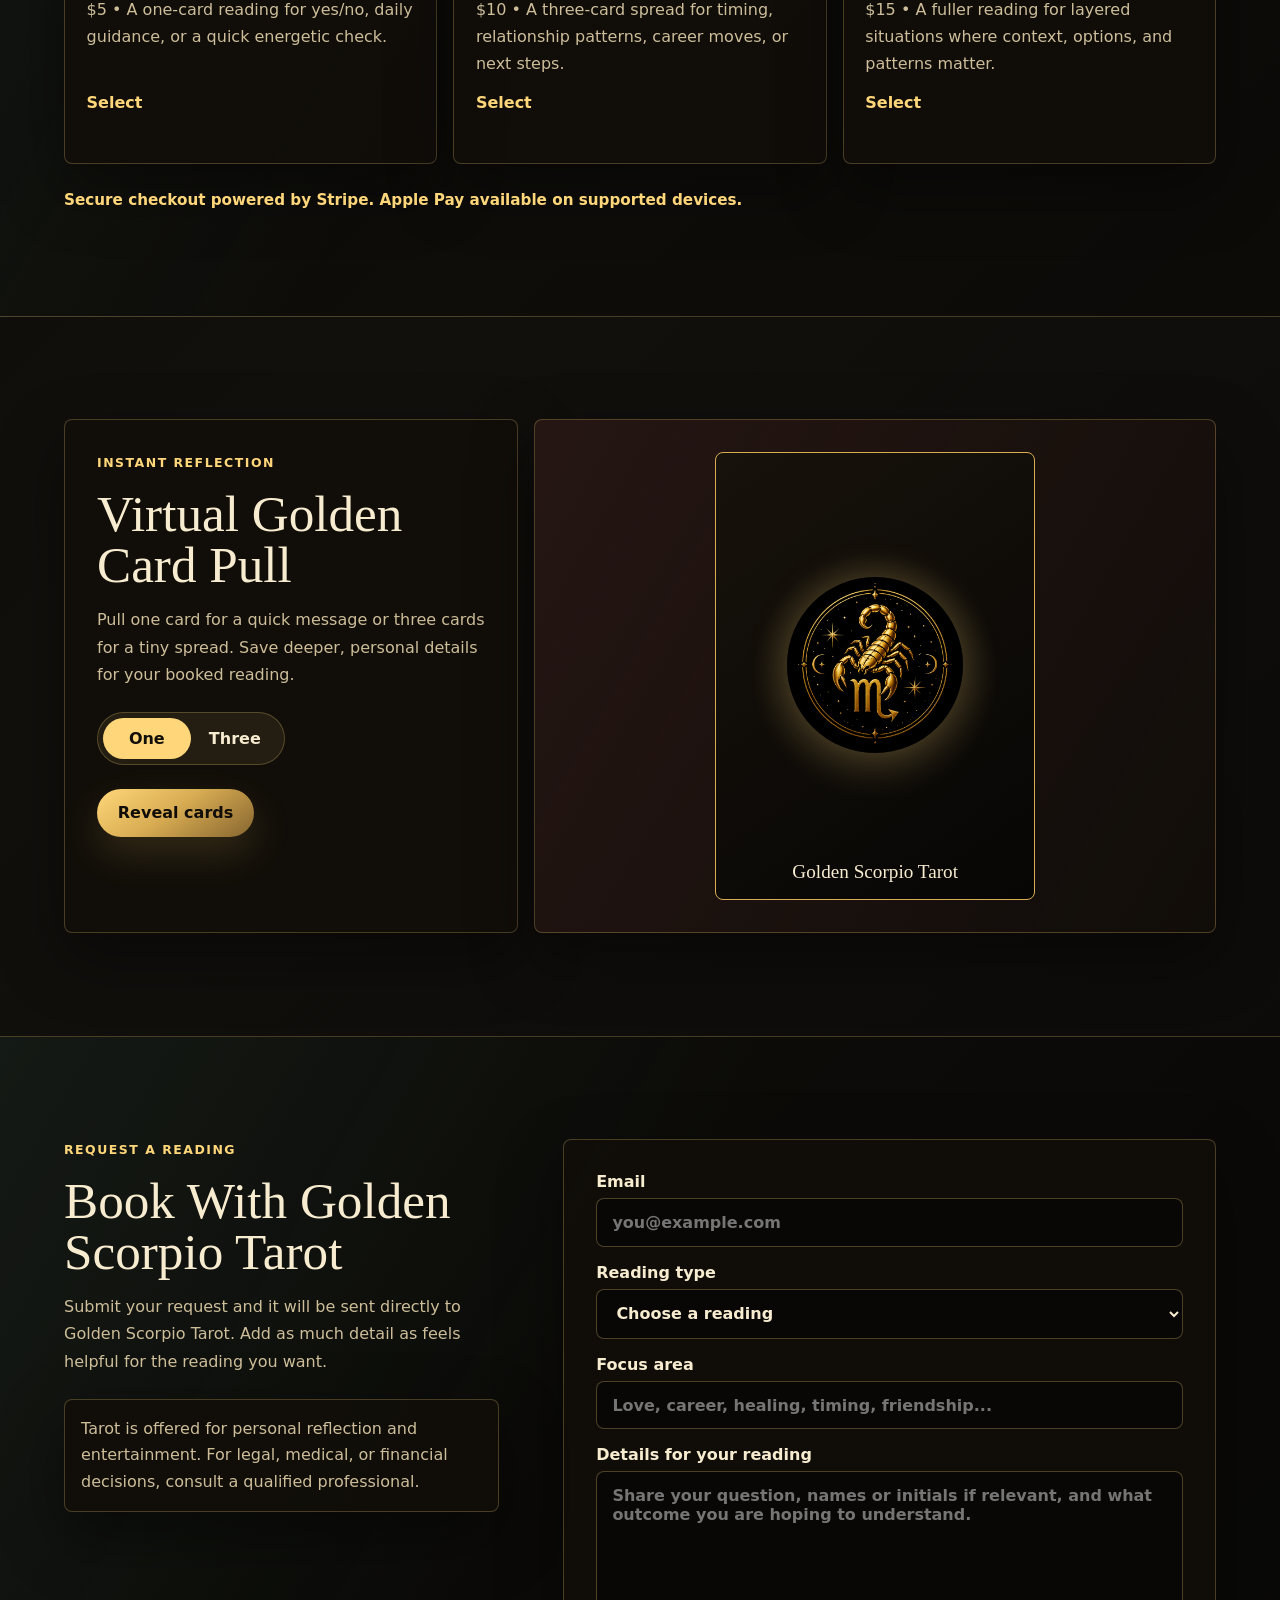
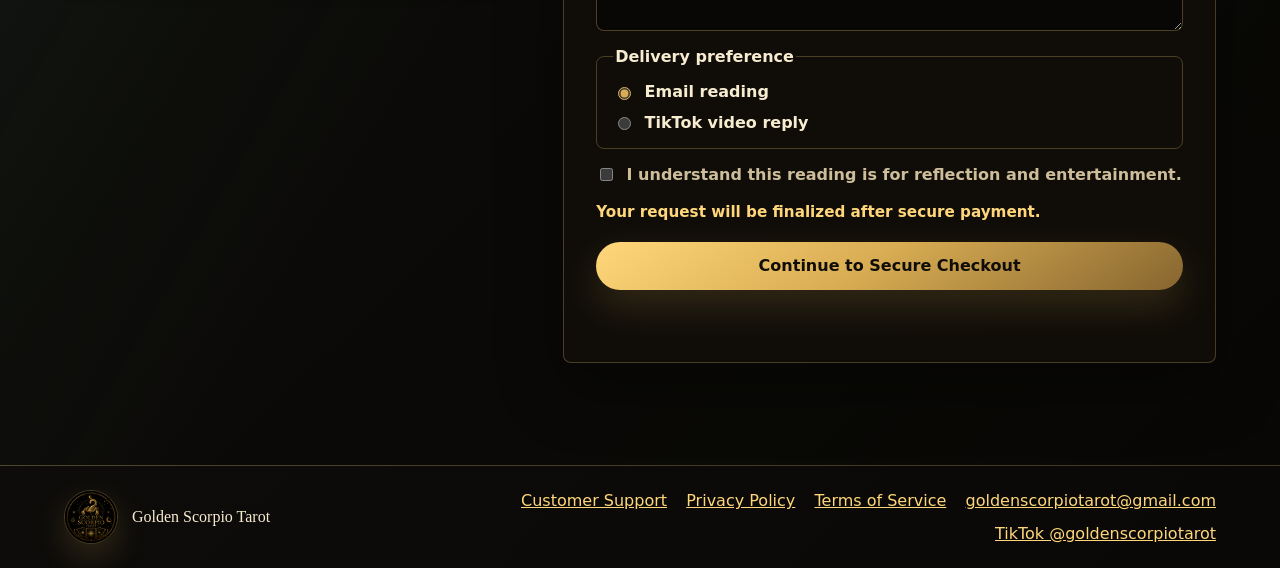
==== commit 44945775: "Route reading requests through Stripe checkout" ====
--- a/index.html
+++ b/index.html
@@ -8,7 +8,17 @@
       name="description"
       content="Book golden tarot readings and pull a virtual tarot card with Golden Scorpio Tarot."
     />
+    <meta property="og:title" content="Golden Scorpio Tarot" />
+    <meta
+      property="og:description"
+      content="Book golden tarot readings, request personal guidance, and pull a virtual golden card."
+    />
+    <meta property="og:image" content="https://goldenscorpiotarot.com/assets/golden-scorpio-tarot-footer.png" />
+    <meta property="og:url" content="https://goldenscorpiotarot.com/" />
+    <meta property="og:type" content="website" />
+    <meta name="twitter:card" content="summary_large_image" />
     <link rel="preload" href="assets/golden-scorpio-hero.png" as="image" />
+    <link rel="apple-touch-icon" href="assets/golden-scorpio-tarot-footer.png" />
     <link rel="stylesheet" href="styles.css" />
   </head>
   <body>
@@ -148,8 +158,8 @@
           <form
             class="booking-form"
             id="bookingForm"
-            action="https://formspree.io/f/mnjlgjqq"
-            method="POST"
+            action="thank-you.html"
+            method="GET"
           >
             <input type="hidden" name="_subject" value="New Golden Scorpio Tarot request" />
             <label>
@@ -196,7 +206,8 @@
               <input name="consent" type="checkbox" required />
               I understand this reading is for reflection and entertainment.
             </label>
-            <button class="button primary full" type="submit">Send request</button>
+            <p class="checkout-note">Your request will be finalized after secure payment.</p>
+            <button class="button primary full" type="submit">Continue to Secure Checkout</button>
             <p class="form-status" id="formStatus" role="status"></p>
           </form>
         </div>
--- a/styles.css
+++ b/styles.css
@@ -540,6 +540,13 @@
   min-height: 1.5rem;
 }
 
+.checkout-note {
+  color: var(--bright-gold);
+  font-size: 0.95rem;
+  font-weight: 800;
+  margin: 0;
+}
+
 footer {
   align-items: center;
   display: flex;
@@ -632,6 +639,13 @@
   overflow-wrap: anywhere;
 }
 
+.confirmation-actions {
+  display: flex;
+  flex-wrap: wrap;
+  gap: 1rem;
+  margin-top: 1.5rem;
+}
+
 @media (max-width: 800px) {
   .site-header,
   footer {
@@ -663,6 +677,17 @@
     justify-content: flex-start;
   }
 
+  .footer-brand {
+    align-self: center;
+    flex-direction: column;
+    text-align: center;
+  }
+
+  .footer-brand img {
+    height: 4rem;
+    width: 4rem;
+  }
+
   .sticky-copy {
     position: static;
   }
@@ -681,4 +706,15 @@
   .hero-actions .button {
     width: 100%;
   }
-}
+
+  .footer-brand img {
+    height: 3.25rem;
+    width: 3.25rem;
+  }
+
+  .footer-links {
+    justify-content: center;
+    text-align: center;
+    width: 100%;
+  }
+}
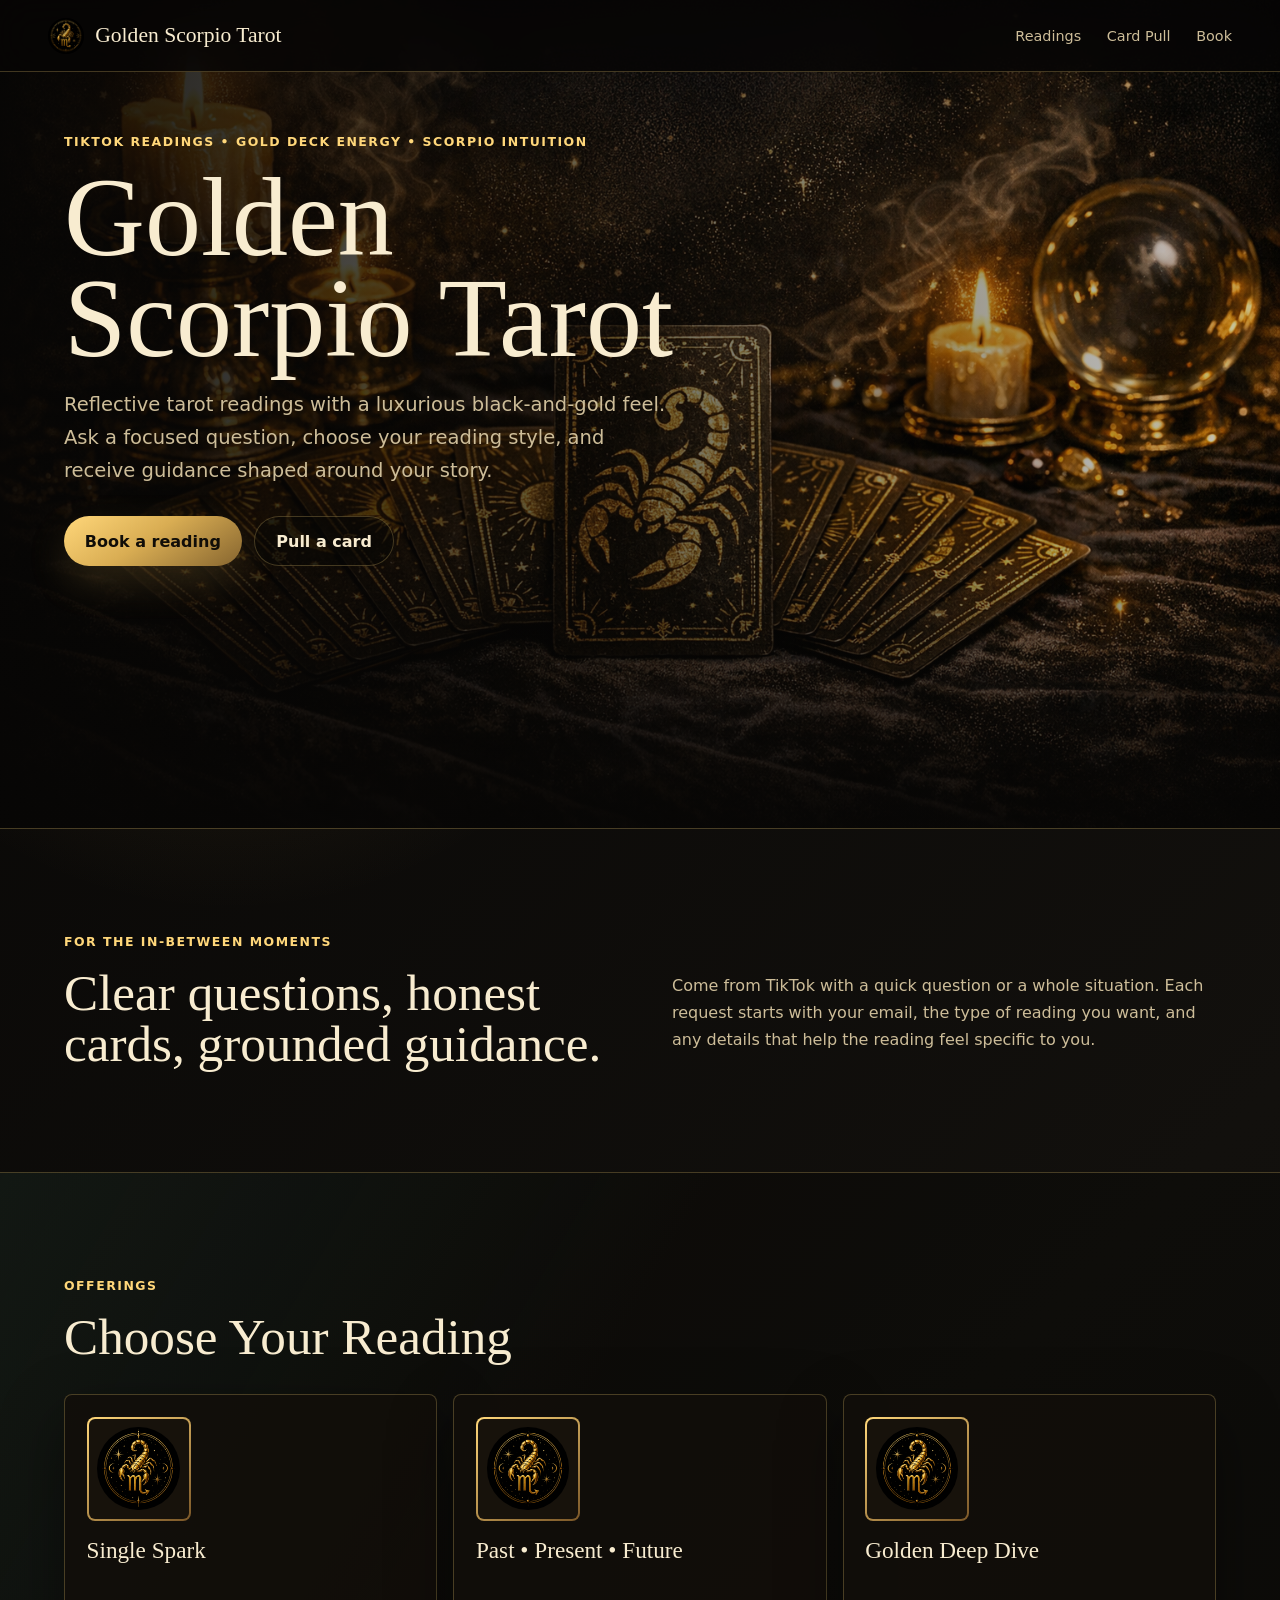
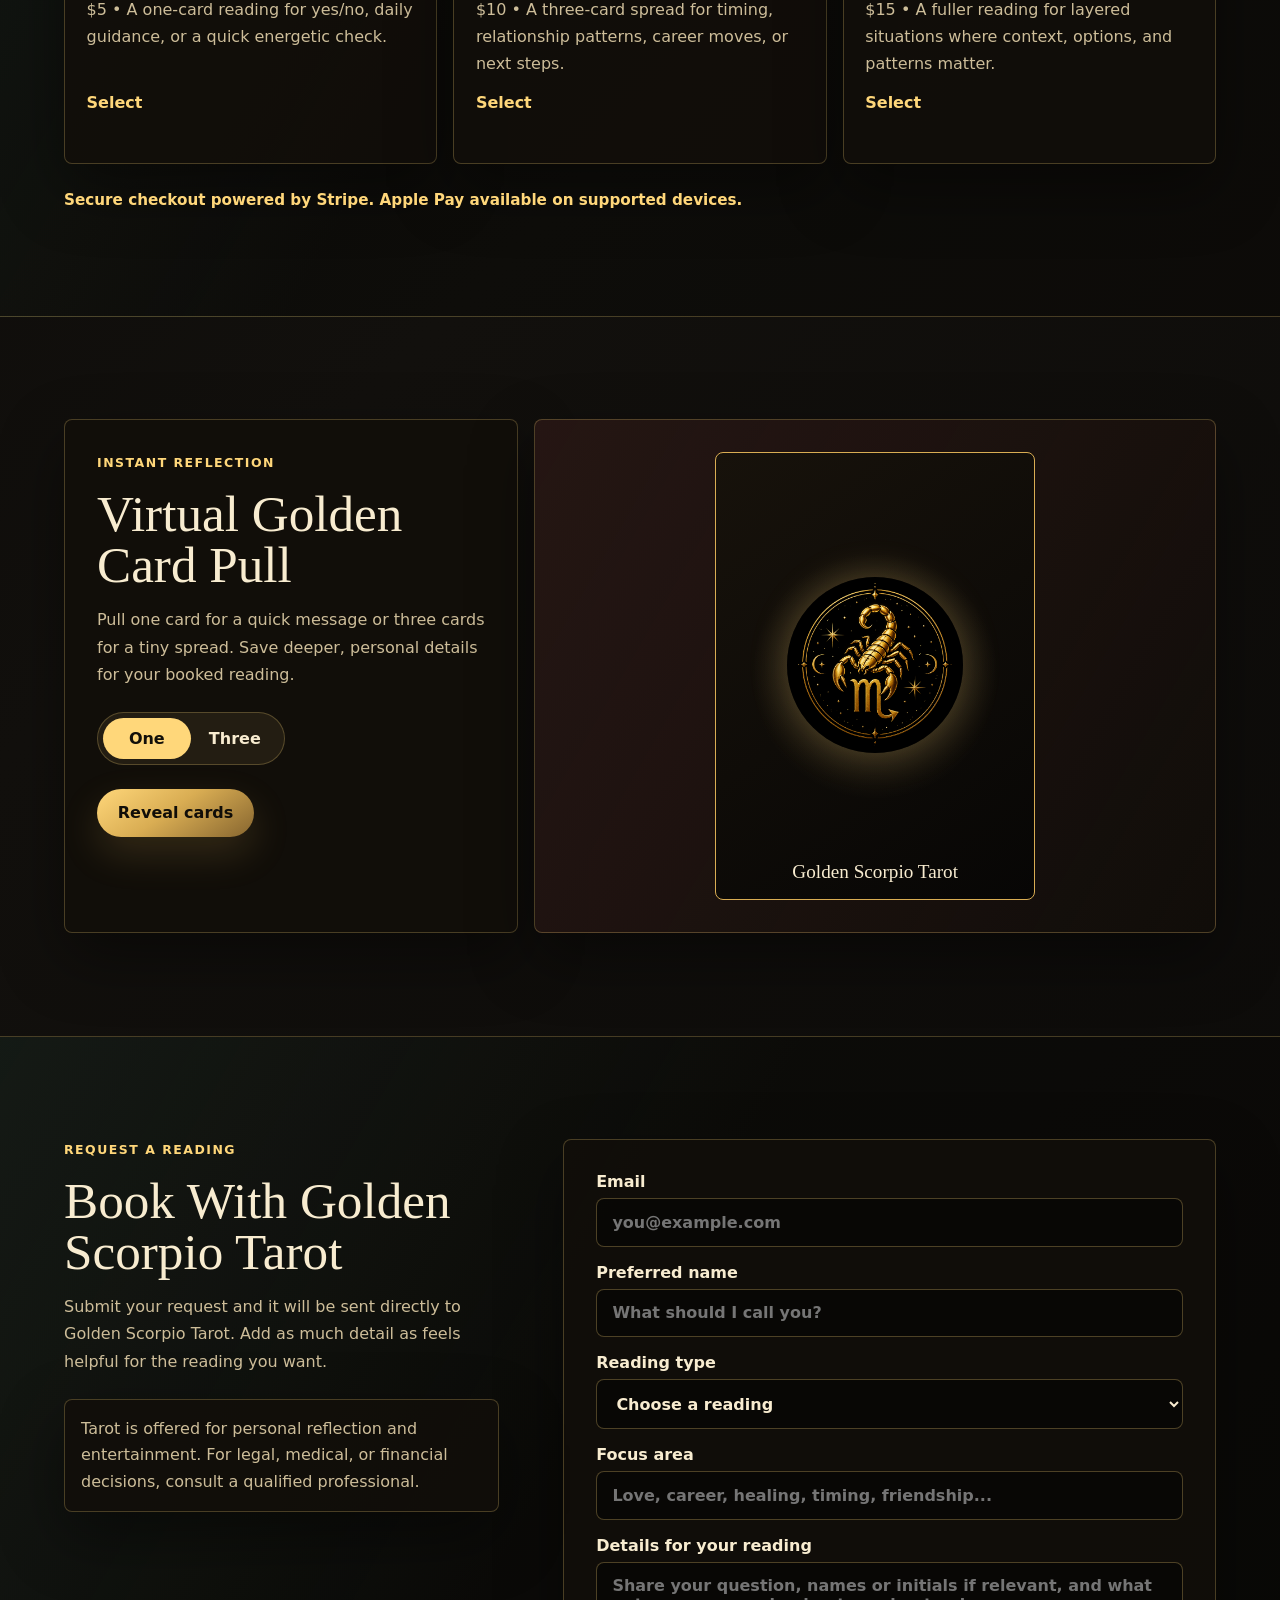
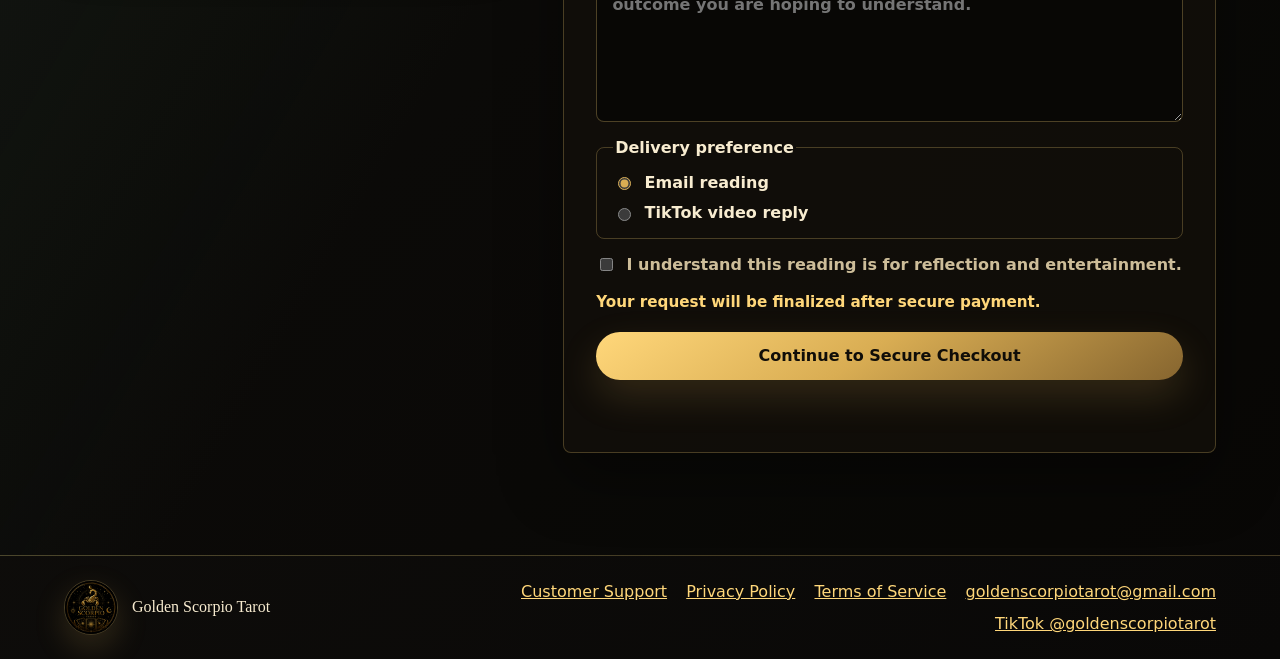
==== commit 184d99e7: "Add preferred name to reading requests" ====
--- a/index.html
+++ b/index.html
@@ -167,6 +167,10 @@
               <input name="email" type="email" placeholder="you@example.com" required />
             </label>
             <label>
+              Preferred name
+              <input name="preferredName" type="text" placeholder="What should I call you?" />
+            </label>
+            <label>
               Reading type
               <select name="reading" id="readingSelect" required>
                 <option value="">Choose a reading</option>
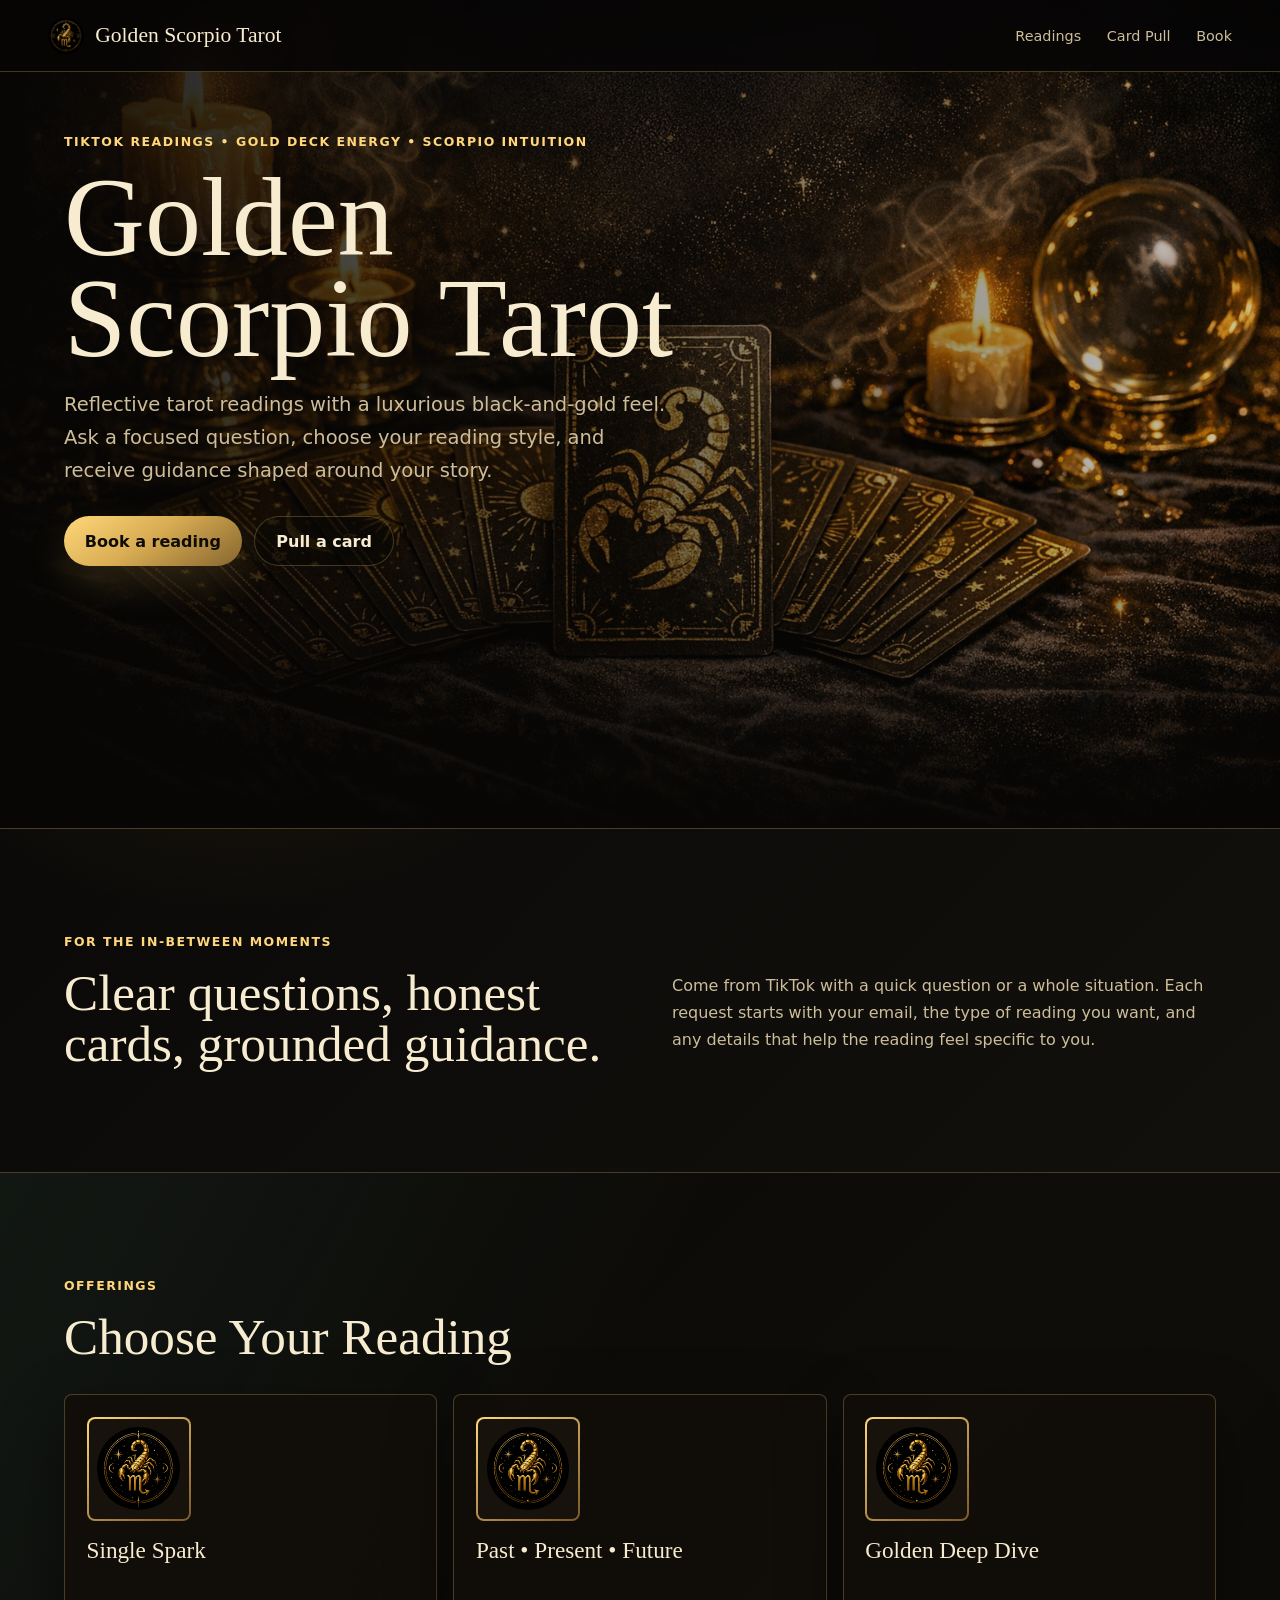
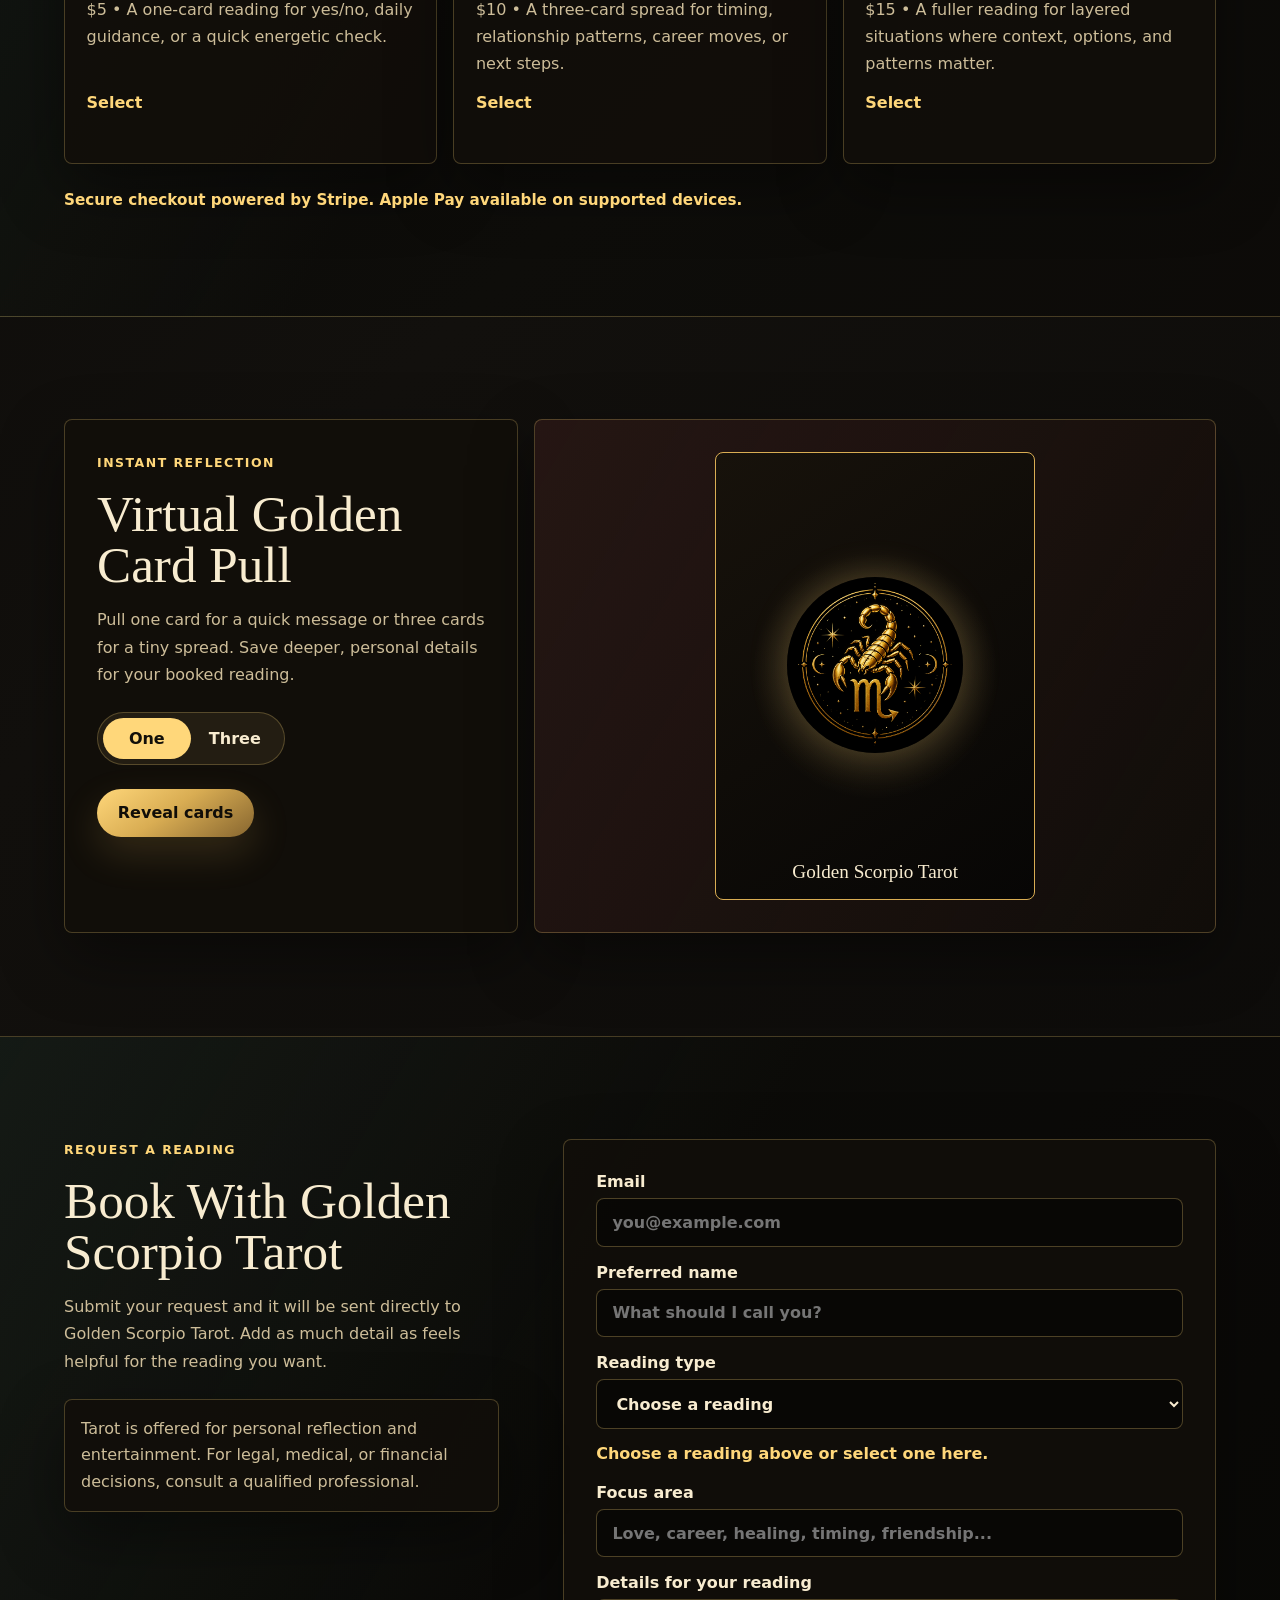
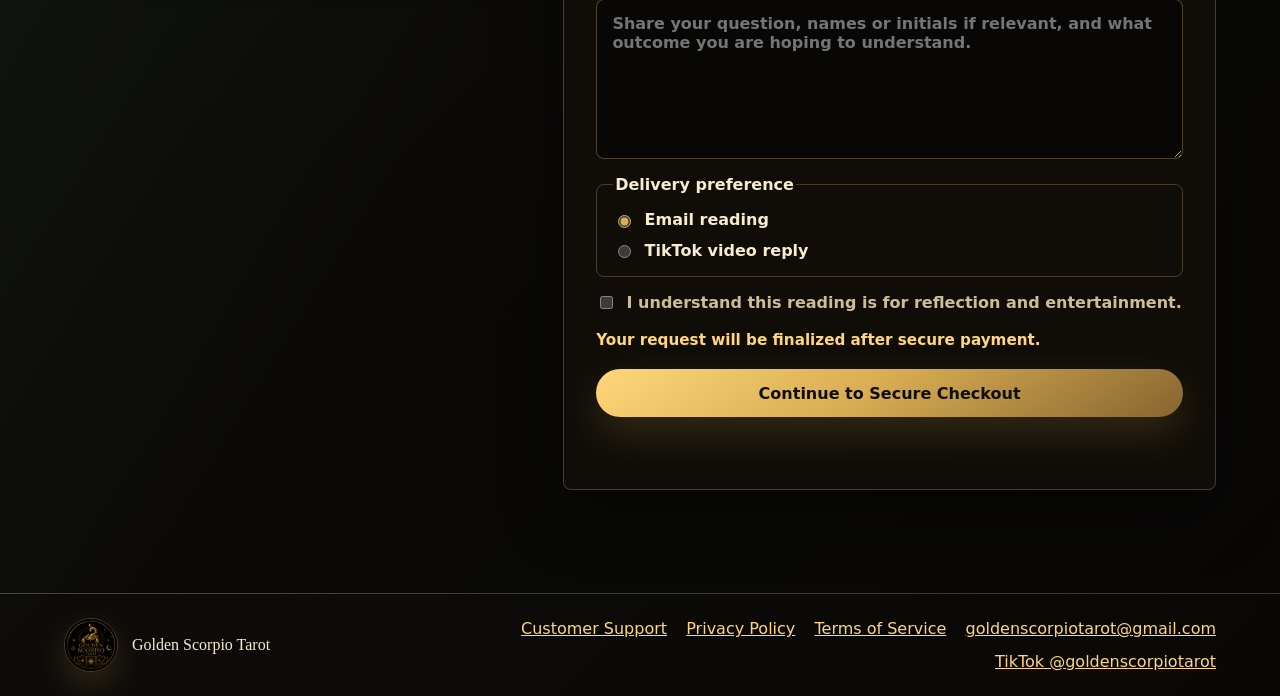
==== commit 19e0d58c: "Route reading selection through booking form" ====
--- a/index.html
+++ b/index.html
@@ -82,7 +82,7 @@
             </div>
             <h3>Single Spark</h3>
             <p>$5 • A one-card reading for yes/no, daily guidance, or a quick energetic check.</p>
-            <a class="text-button payment-link" data-stripe-link="singleSpark" href="#">Select</a>
+            <a class="text-button" data-reading-choice="Single Spark" href="#book">Select</a>
           </article>
           <article class="reading-card">
             <div class="mini-card" aria-hidden="true">
@@ -90,7 +90,7 @@
             </div>
             <h3>Past • Present • Future</h3>
             <p>$10 • A three-card spread for timing, relationship patterns, career moves, or next steps.</p>
-            <a class="text-button payment-link" data-stripe-link="pastPresentFuture" href="#">Select</a>
+            <a class="text-button" data-reading-choice="Past • Present • Future" href="#book">Select</a>
           </article>
           <article class="reading-card">
             <div class="mini-card" aria-hidden="true">
@@ -98,7 +98,7 @@
             </div>
             <h3>Golden Deep Dive</h3>
             <p>$15 • A fuller reading for layered situations where context, options, and patterns matter.</p>
-            <a class="text-button payment-link" data-stripe-link="goldenDeepDive" href="#">Select</a>
+            <a class="text-button" data-reading-choice="Golden Deep Dive" href="#book">Select</a>
           </article>
         </div>
         <p class="payment-note">
@@ -179,6 +179,9 @@
                 <option>Golden Deep Dive</option>
               </select>
             </label>
+            <p class="selection-note" id="readingSelectionNote">
+              Choose a reading above or select one here.
+            </p>
             <label>
               Focus area
               <input
--- a/styles.css
+++ b/styles.css
@@ -540,6 +540,12 @@
   min-height: 1.5rem;
 }
 
+.selection-note {
+  color: var(--bright-gold);
+  font-weight: 800;
+  margin: -0.35rem 0 0;
+}
+
 .checkout-note {
   color: var(--bright-gold);
   font-size: 0.95rem;
